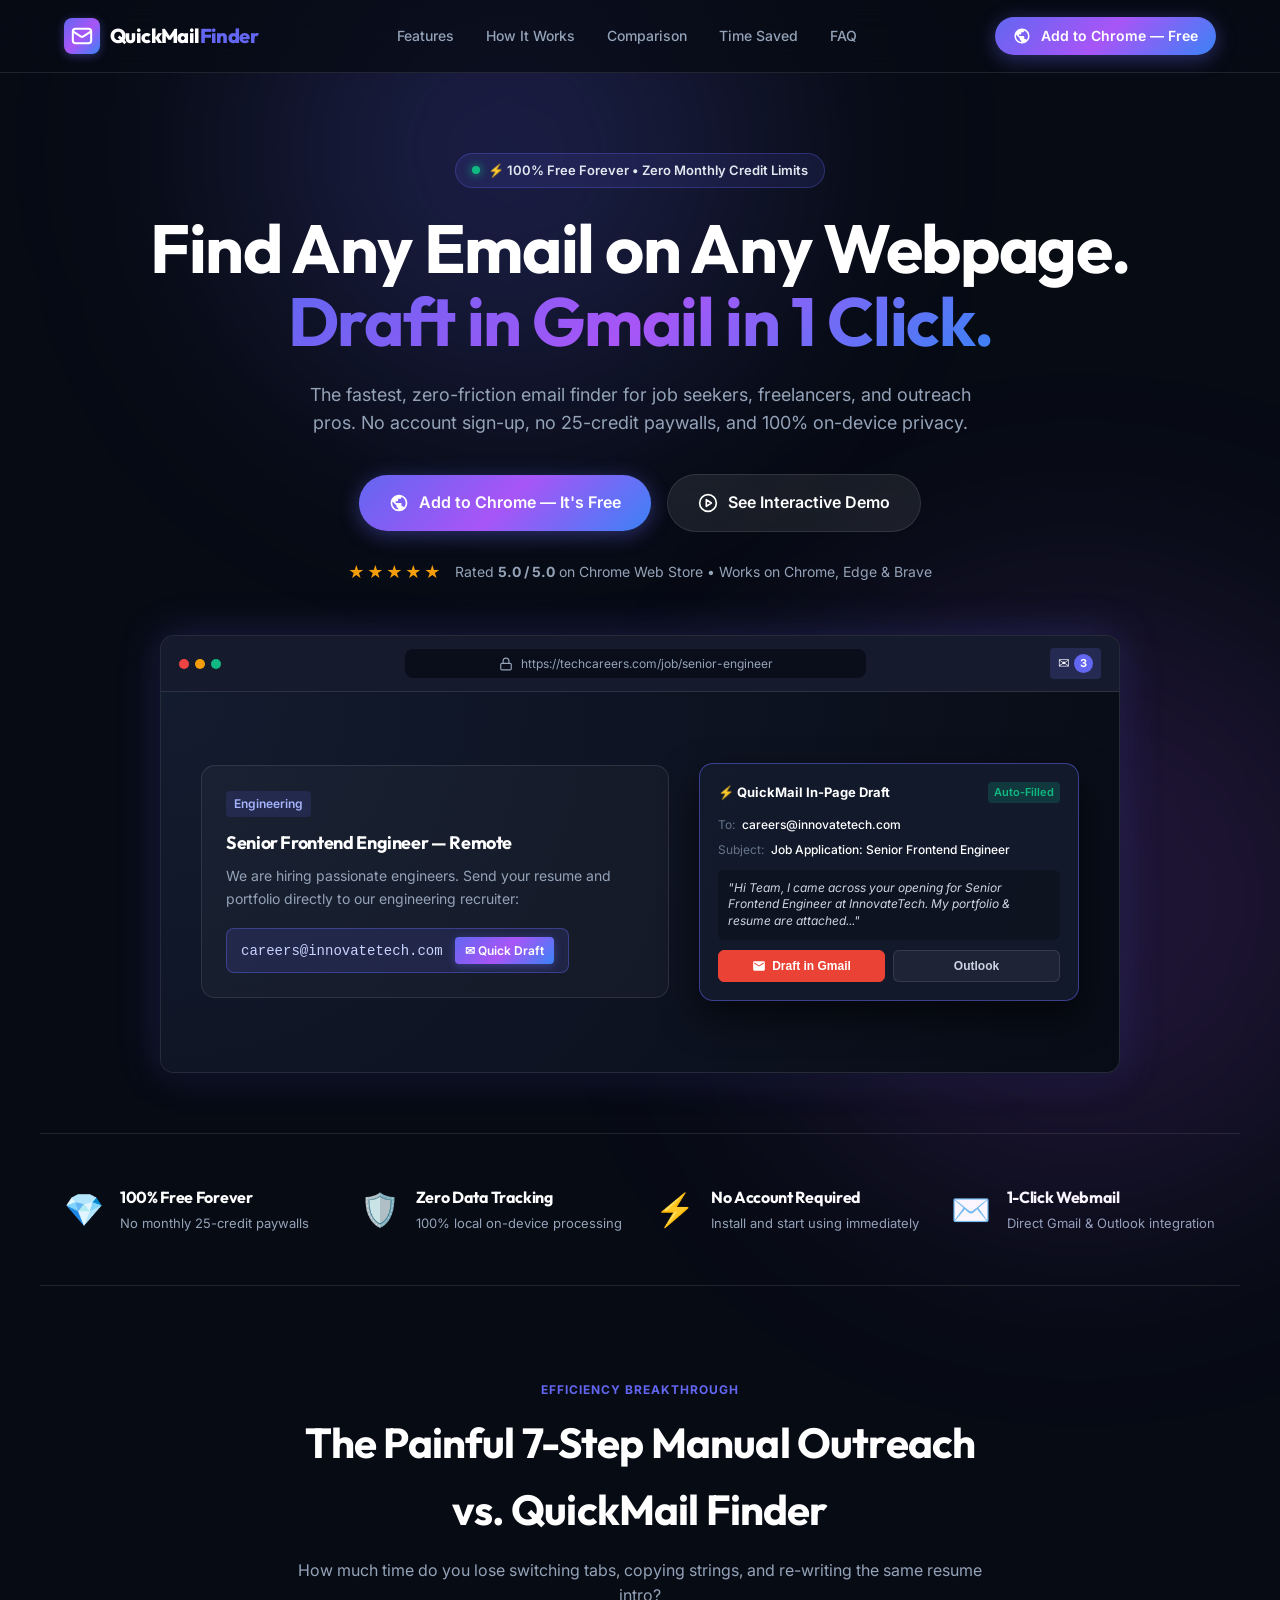
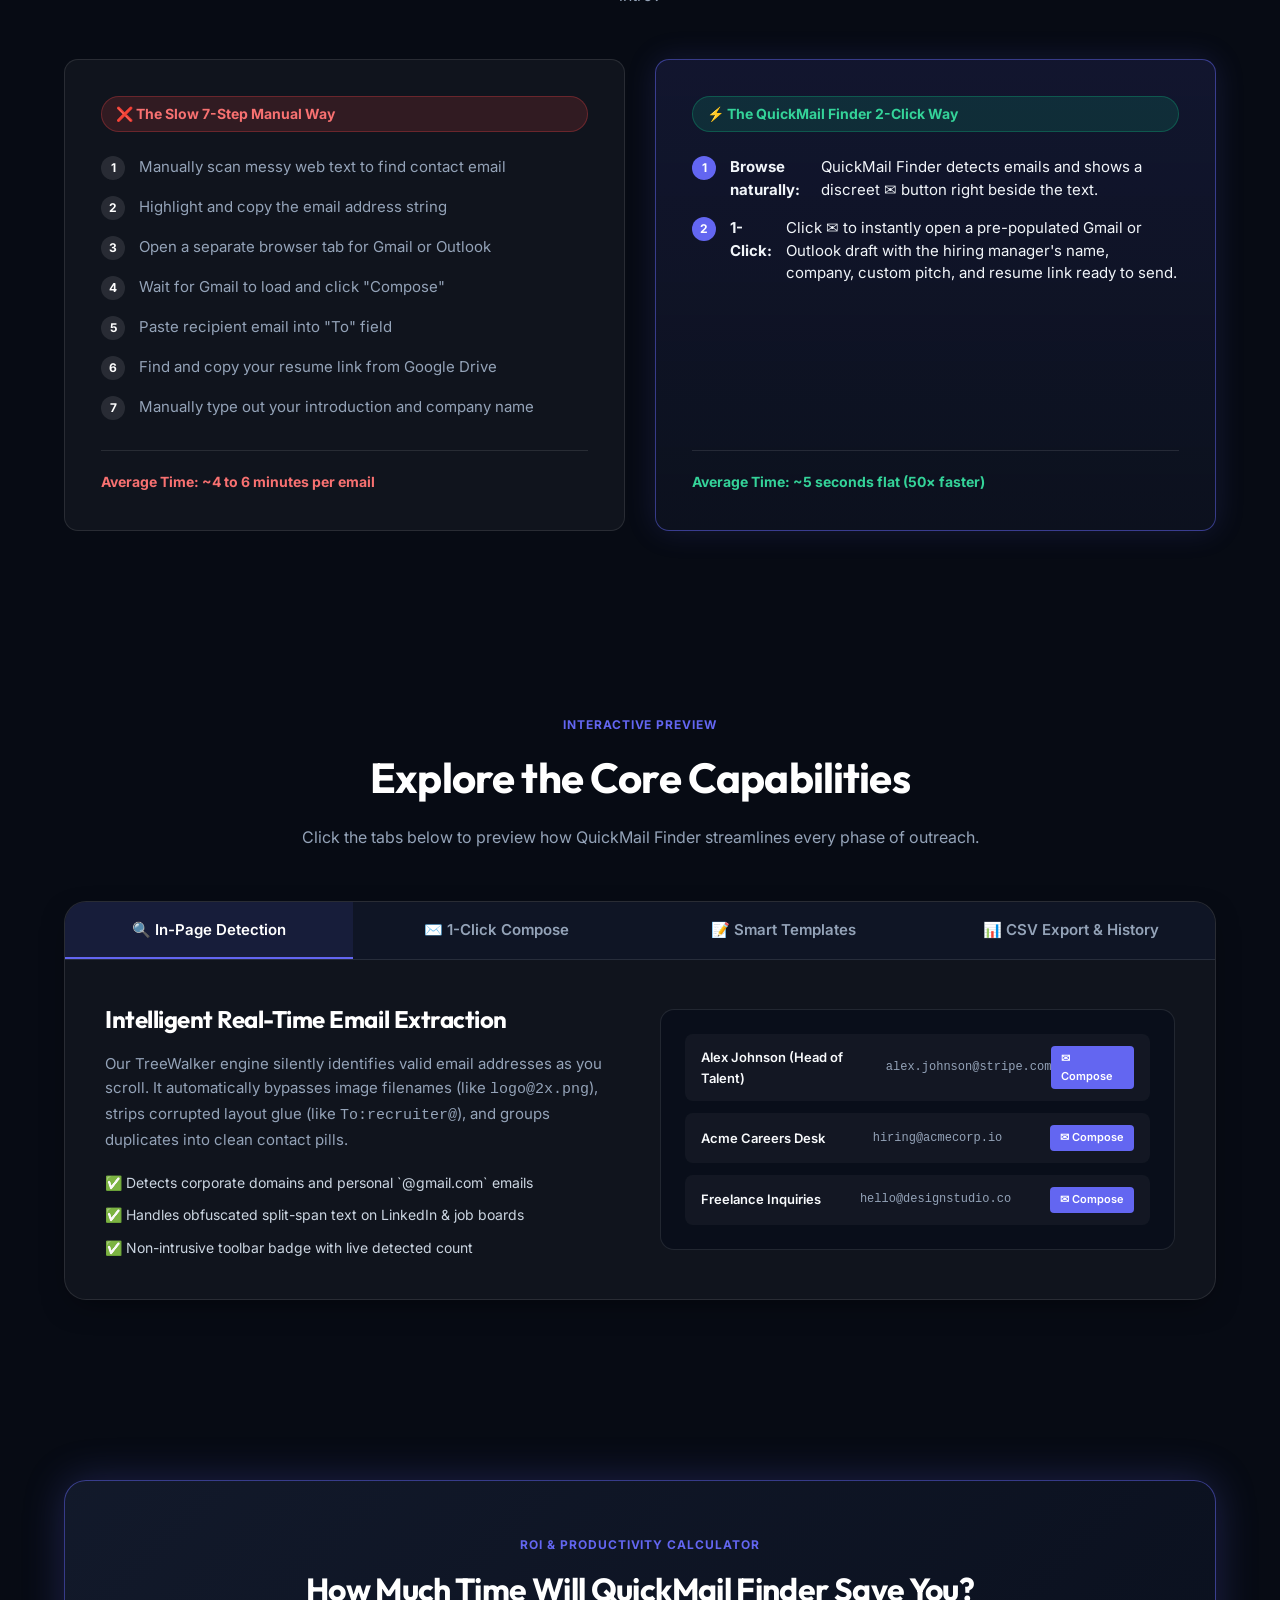
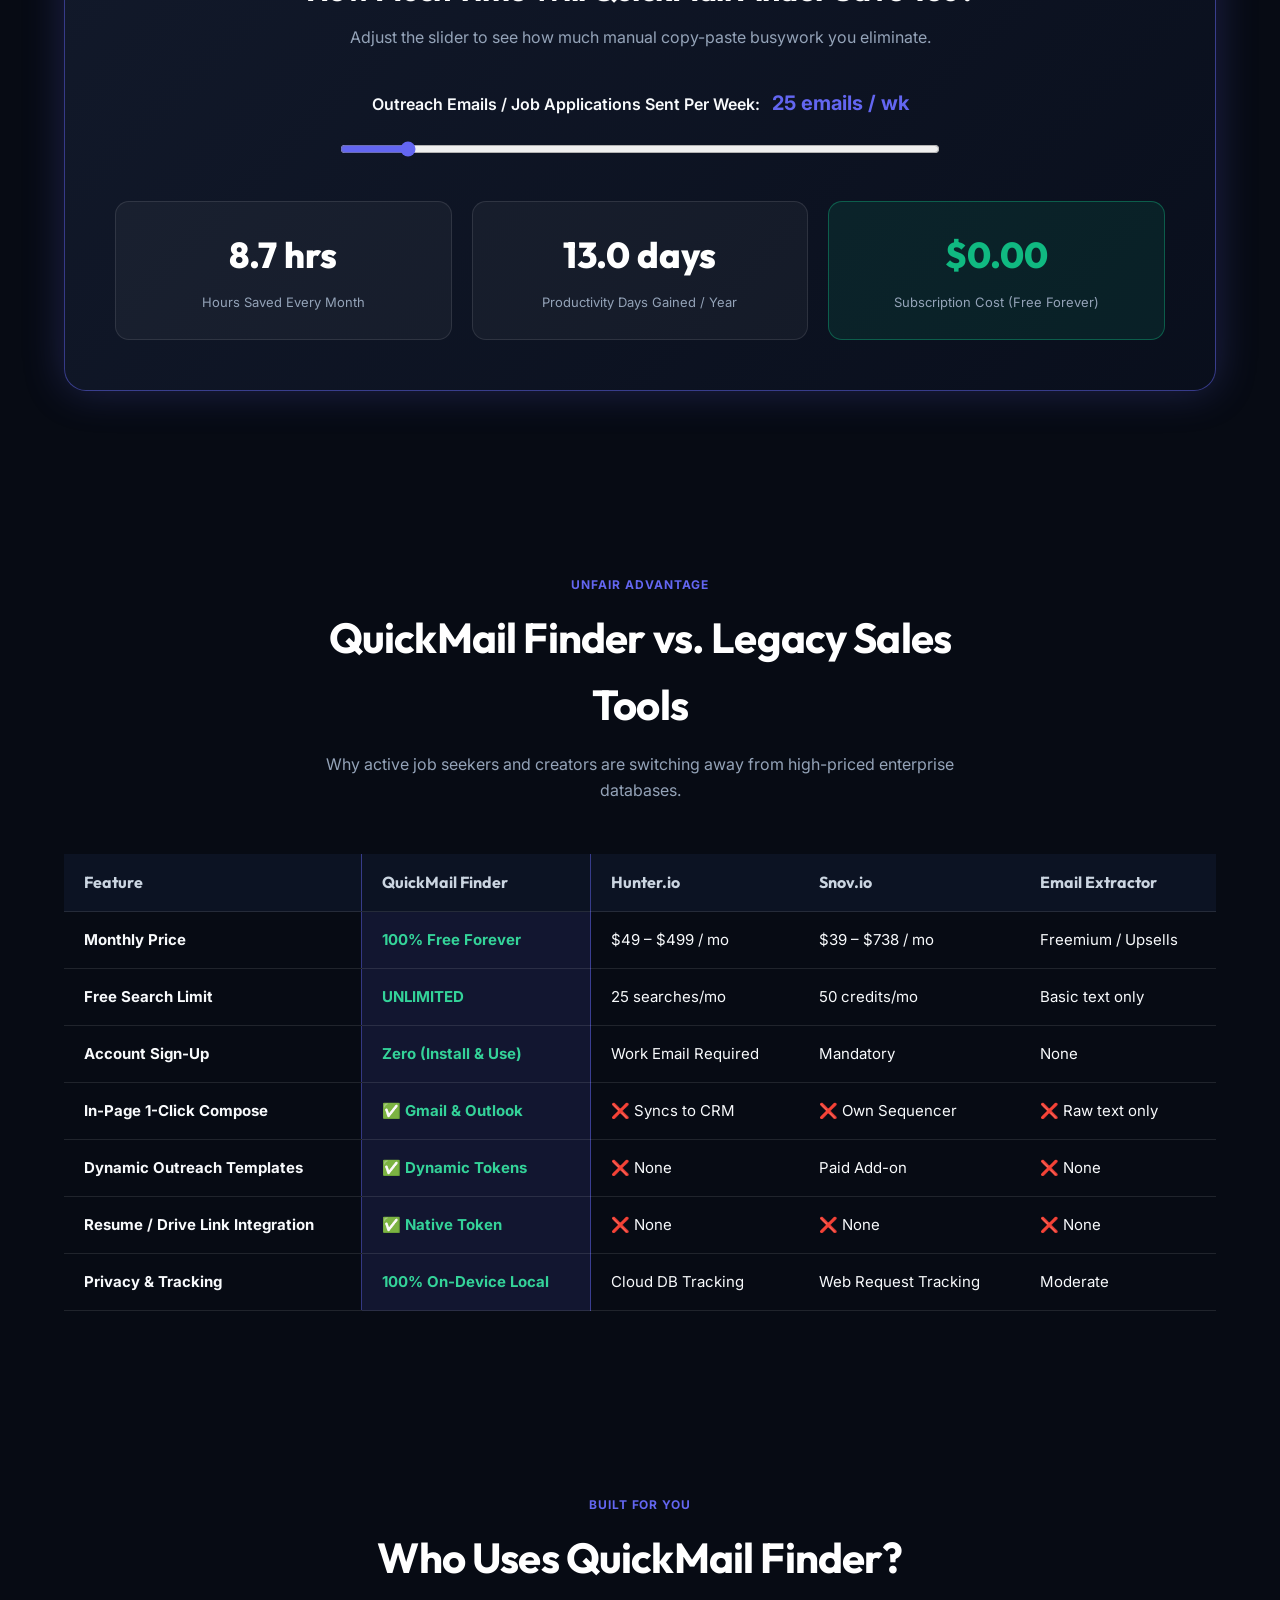
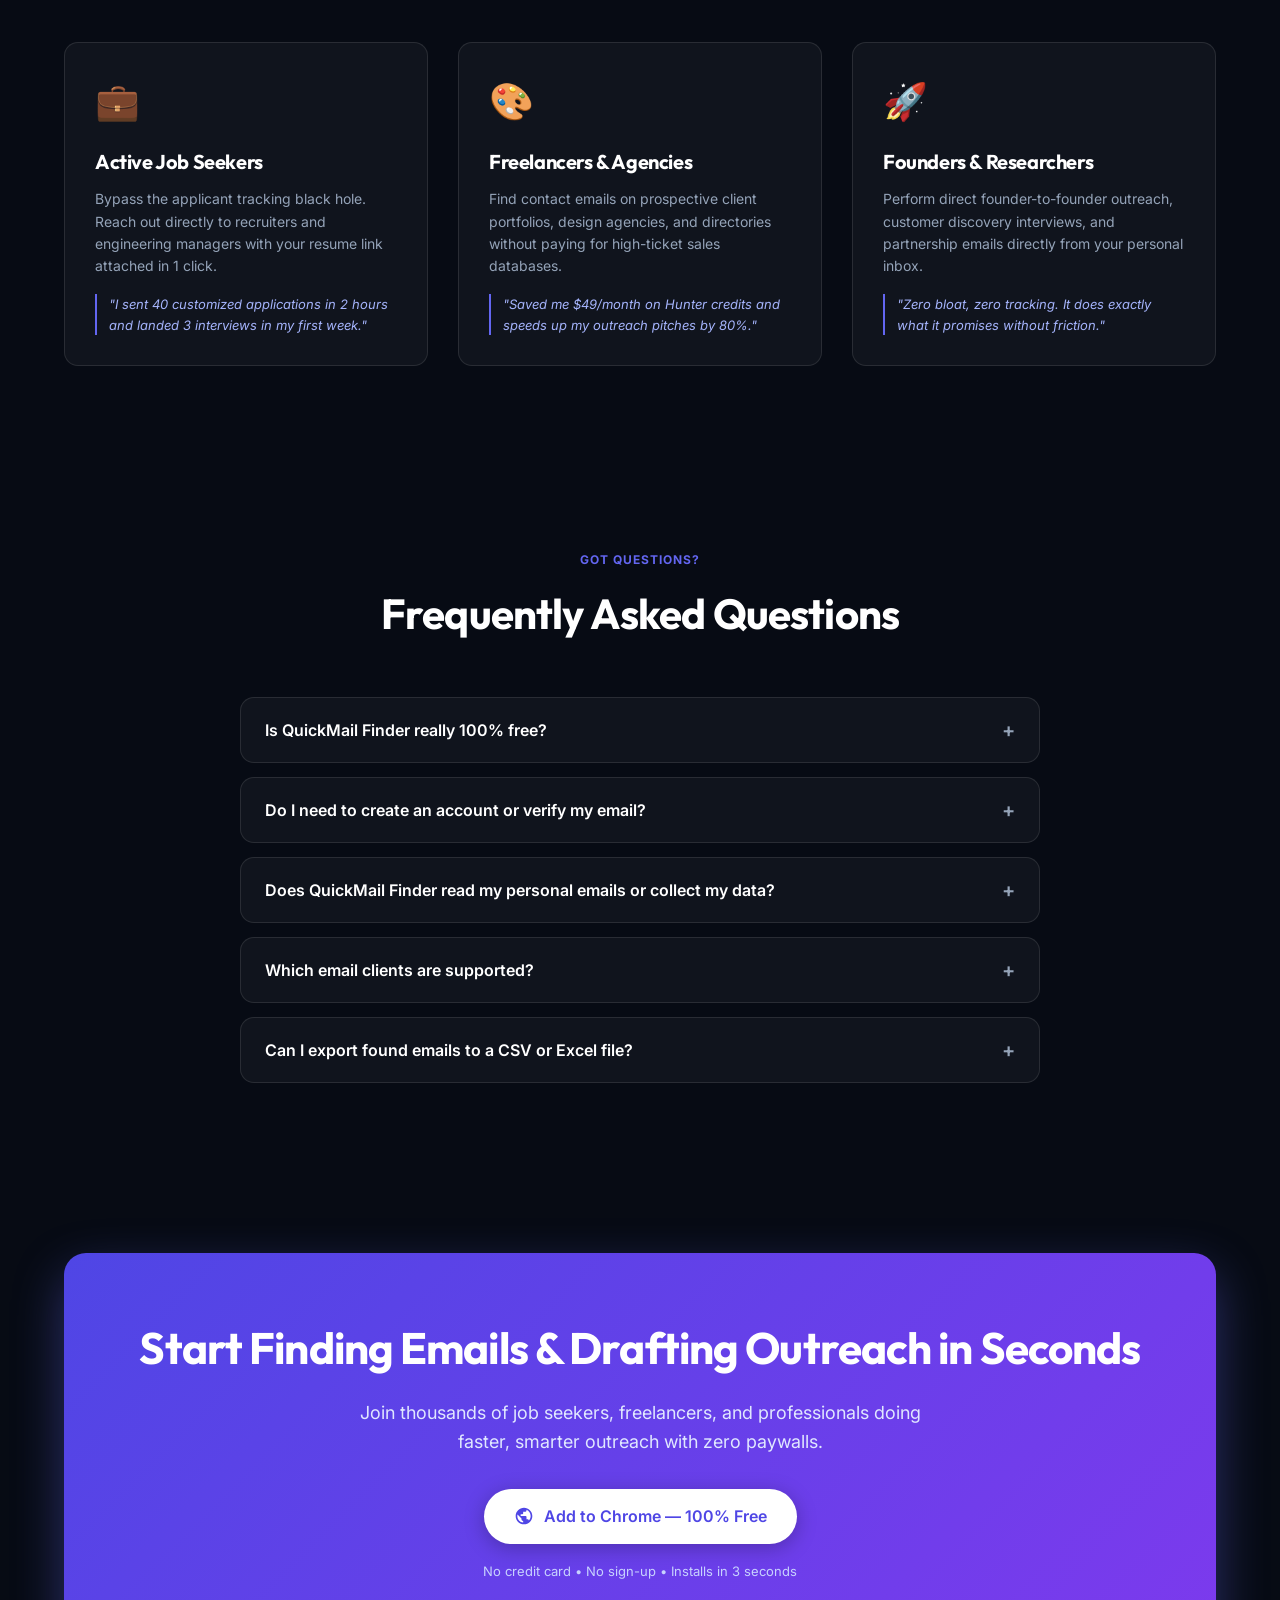
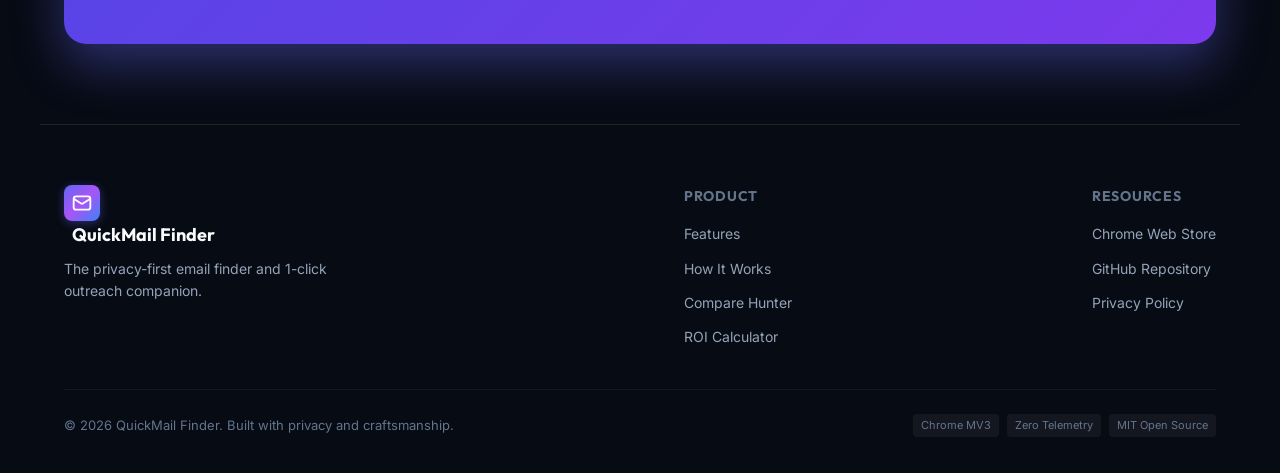
==== website/index.html @ 03f70a4f "feat: complete QMF-010 dedicated product website and high-converting landing architecture" ====
<!DOCTYPE html>
<html lang="en">
<head>
  <meta charset="UTF-8">
  <meta name="viewport" content="width=device-width, initial-scale=1.0">
  <title>QuickMail Finder — Free Email Finder & 1-Click Outreach Extension</title>
  <meta name="description" content="QuickMail Finder is the fastest, 100% free email finder and extractor Chrome extension. Detect emails on any webpage and launch pre-filled Gmail or Outlook drafts in 1 click with zero credit limits.">
  <meta name="keywords" content="email finder, free email finder, email extractor, find email address, gmail draft extension, job application email tool, recruiter email finder">
  
  <!-- Open Graph / Social Meta -->
  <meta property="og:type" content="website">
  <meta property="og:title" content="QuickMail Finder — Free Email Finder & 1-Click Outreach Extension">
  <meta property="og:description" content="Detect contact emails on any website and draft pre-filled Gmail or Outlook emails in 1 click. 100% free forever, zero sign-up required.">
  <meta property="og:url" content="https://ashishingle29.github.io/quickmail/">
  <meta name="twitter:card" content="summary_large_image">
  <meta name="twitter:title" content="QuickMail Finder — Free Email Finder">
  <meta name="twitter:description" content="Find recruiter and business emails instantly. No credit limits, no account required.">

  <!-- Favicon -->
  <link rel="icon" type="image/png" href="../icons/icon48.png">

  <!-- Google Fonts: Inter & Outfit -->
  <link rel="preconnect" href="https://fonts.googleapis.com">
  <link rel="preconnect" href="https://fonts.gstatic.com" crossorigin>
  <link href="https://fonts.googleapis.com/css2?family=Inter:wght@400;500;600;700&family=Outfit:wght@600;700;800&display=swap" rel="stylesheet">

  <link rel="stylesheet" href="styles.css">

  <!-- JSON-LD Structured Data for Google Rich Snippets -->
  <script type="application/ld+json">
  {
    "@context": "https://schema.org",
    "@type": "SoftwareApplication",
    "name": "QuickMail Finder",
    "operatingSystem": "Chrome, Brave, Edge, Opera",
    "applicationCategory": "BusinessApplication",
    "offers": {
      "@type": "Offer",
      "price": "0",
      "priceCurrency": "USD"
    },
    "aggregateRating": {
      "@type": "AggregateRating",
      "ratingValue": "5.0",
      "ratingCount": "12"
    },
    "description": "100% free Chrome extension to detect emails on visited webpages and launch 1-click personalized drafts in Gmail or Outlook."
  }
  </script>
</head>
<body>

  <!-- Background Glow FX -->
  <div class="ambient-glow glow-1"></div>
  <div class="ambient-glow glow-2"></div>

  <!-- STICKY NAVIGATION -->
  <header class="navbar-wrapper" id="mainHeader">
    <nav class="navbar container">
      <a href="#" class="nav-brand">
        <div class="brand-icon">
          <svg width="22" height="22" viewBox="0 0 24 24" fill="none" stroke="currentColor" stroke-width="2.2" stroke-linecap="round" stroke-linejoin="round"><path d="m22 7-8.97 5.7a1.94 1.94 0 0 1-2.06 0L2 7"/><rect width="20" height="16" x="2" y="4" rx="3"/></svg>
        </div>
        <span class="brand-name">QuickMail<span>Finder</span></span>
      </a>

      <div class="nav-links">
        <a href="#features" class="nav-link">Features</a>
        <a href="#workflow" class="nav-link">How It Works</a>
        <a href="#comparison" class="nav-link">Comparison</a>
        <a href="#calculator" class="nav-link">Time Saved</a>
        <a href="#faq" class="nav-link">FAQ</a>
      </div>

      <div class="nav-actions">
        <a href="https://chromewebstore.google.com/detail/quickmail-finder-%E2%80%94-detect/nmghnadnnkageenfiklgoghlelodmked" target="_blank" rel="noopener noreferrer" class="btn btn-primary btn-sm" id="navCtaButton">
          <svg width="18" height="18" viewBox="0 0 24 24" fill="currentColor"><path d="M12 2C6.48 2 2 6.48 2 12s4.48 10 10 10 10-4.48 10-10S17.52 2 12 2zm-1 17.93c-3.95-.49-7-3.85-7-7.93 0-.62.08-1.21.21-1.79L9 15v1c0 1.1.9 2 2 2v1.93zm6.9-2.54c-.26-.81-1-1.39-1.9-1.39h-1v-3c0-.55-.45-1-1-1H8v-2h2c.55 0 1-.45 1-1V7h2c1.1 0 2-.9 2-2v-.41c2.93 1.19 5 4.06 5 7.41 0 2.08-.8 3.97-2.1 5.39z"/></svg>
          Add to Chrome — Free
        </a>
      </div>
    </nav>
  </header>

  <!-- HERO SECTION -->
  <section class="hero-section container">
    <div class="hero-badge">
      <span class="badge-pulse"></span>
      <span class="badge-text">⚡ 100% Free Forever • Zero Monthly Credit Limits</span>
    </div>

    <h1 class="hero-title">
      Find Any Email on Any Webpage.<br>
      <span class="gradient-text">Draft in Gmail in 1 Click.</span>
    </h1>

    <p class="hero-subtitle">
      The fastest, zero-friction email finder for job seekers, freelancers, and outreach pros. No account sign-up, no 25-credit paywalls, and 100% on-device privacy.
    </p>

    <div class="hero-cta-group">
      <a href="https://chromewebstore.google.com/detail/quickmail-finder-%E2%80%94-detect/nmghnadnnkageenfiklgoghlelodmked" target="_blank" rel="noopener noreferrer" class="btn btn-primary btn-lg" id="heroInstallBtn">
        <svg width="20" height="20" viewBox="0 0 24 24" fill="currentColor"><path d="M12 2C6.48 2 2 6.48 2 12s4.48 10 10 10 10-4.48 10-10S17.52 2 12 2zm-1 17.93c-3.95-.49-7-3.85-7-7.93 0-.62.08-1.21.21-1.79L9 15v1c0 1.1.9 2 2 2v1.93zm6.9-2.54c-.26-.81-1-1.39-1.9-1.39h-1v-3c0-.55-.45-1-1-1H8v-2h2c.55 0 1-.45 1-1V7h2c1.1 0 2-.9 2-2v-.41c2.93 1.19 5 4.06 5 7.41 0 2.08-.8 3.97-2.1 5.39z"/></svg>
        <span>Add to Chrome — It's Free</span>
      </a>
      <a href="#demo" class="btn btn-secondary btn-lg" id="heroDemoBtn">
        <svg width="20" height="20" viewBox="0 0 24 24" fill="none" stroke="currentColor" stroke-width="2" stroke-linecap="round" stroke-linejoin="round"><circle cx="12" cy="12" r="10"/><polygon points="10 8 16 12 10 16 10 8"/></svg>
        <span>See Interactive Demo</span>
      </a>
    </div>

    <!-- Rating / Trust Proof -->
    <div class="hero-proof">
      <div class="stars-group">
        ★★★★★
      </div>
      <span class="proof-text">Rated <strong>5.0 / 5.0</strong> on Chrome Web Store • Works on Chrome, Edge & Brave</span>
    </div>

    <!-- HERO INTERACTIVE MOCKUP PREVIEW -->
    <div class="hero-mockup-wrapper">
      <div class="browser-frame">
        <div class="browser-header">
          <div class="browser-dots">
            <span class="dot dot-red"></span>
            <span class="dot dot-yellow"></span>
            <span class="dot dot-green"></span>
          </div>
          <div class="browser-url-bar">
            <svg width="14" height="14" viewBox="0 0 24 24" fill="none" stroke="currentColor" stroke-width="2"><rect width="18" height="11" x="3" y="11" rx="2" ry="2"/><path d="M7 11V7a5 5 0 0 1 10 0v4"/></svg>
            <span>https://techcareers.com/job/senior-engineer</span>
          </div>
          <div class="browser-extension-badge">
            <span class="qmf-ext-icon">✉</span>
            <span class="qmf-badge-count">3</span>
          </div>
        </div>

        <div class="browser-viewport">
          <!-- Page Content Simulation -->
          <div class="simulated-page">
            <div class="job-card">
              <span class="job-tag">Engineering</span>
              <h3>Senior Frontend Engineer — Remote</h3>
              <p class="job-desc">We are hiring passionate engineers. Send your resume and portfolio directly to our engineering recruiter:</p>
              
              <div class="email-highlight-box">
                <span class="email-target">careers@innovatetech.com</span>
                <span class="inpage-button-preview">✉ Quick Draft</span>
              </div>
            </div>

            <!-- Floating In-Page Compose Card Simulation -->
            <div class="floating-draft-card">
              <div class="draft-card-header">
                <div class="draft-title">
                  <span class="bolt">⚡</span> QuickMail In-Page Draft
                </div>
                <span class="draft-badge">Auto-Filled</span>
              </div>
              <div class="draft-card-body">
                <div class="draft-field">
                  <label>To:</label>
                  <span>careers@innovatetech.com</span>
                </div>
                <div class="draft-field">
                  <label>Subject:</label>
                  <span>Job Application: Senior Frontend Engineer</span>
                </div>
                <div class="draft-field-body">
                  "Hi Team, I came across your opening for Senior Frontend Engineer at InnovateTech. My portfolio & resume are attached..."
                </div>
              </div>
              <div class="draft-card-footer">
                <button class="btn-demo-action active">
                  <svg width="14" height="14" viewBox="0 0 24 24" fill="currentColor"><path d="M20 4H4c-1.1 0-1.99.9-1.99 2L2 18c0 1.1.9 2 2 2h16c1.1 0 2-.9 2-2V6c0-1.1-.9-2-2-2zm0 4-8 5-8-5V6l8 5 8-5v2z"/></svg>
                  Draft in Gmail
                </button>
                <button class="btn-demo-action">Outlook</button>
              </div>
            </div>
          </div>
        </div>
      </div>
    </div>
  </section>

  <!-- TRUST BAR -->
  <section class="trust-bar container">
    <div class="trust-items">
      <div class="trust-item">
        <div class="trust-icon">💎</div>
        <div>
          <h4>100% Free Forever</h4>
          <p>No monthly 25-credit paywalls</p>
        </div>
      </div>
      <div class="trust-item">
        <div class="trust-icon">🛡️</div>
        <div>
          <h4>Zero Data Tracking</h4>
          <p>100% local on-device processing</p>
        </div>
      </div>
      <div class="trust-item">
        <div class="trust-icon">⚡</div>
        <div>
          <h4>No Account Required</h4>
          <p>Install and start using immediately</p>
        </div>
      </div>
      <div class="trust-item">
        <div class="trust-icon">✉️</div>
        <div>
          <h4>1-Click Webmail</h4>
          <p>Direct Gmail & Outlook integration</p>
        </div>
      </div>
    </div>
  </section>

  <!-- BEFORE VS AFTER COMPARISON -->
  <section class="section container" id="workflow">
    <div class="section-header">
      <span class="section-tag">Efficiency Breakthrough</span>
      <h2 class="section-title">The Painful 7-Step Manual Outreach vs. QuickMail Finder</h2>
      <p class="section-subtitle">How much time do you lose switching tabs, copying strings, and re-writing the same resume intro?</p>
    </div>

    <div class="workflow-comparison-grid">
      <!-- The Old Way -->
      <div class="workflow-card old-way">
        <div class="card-status-badge old">❌ The Slow 7-Step Manual Way</div>
        <ul class="workflow-steps">
          <li><span>1</span> Manually scan messy web text to find contact email</li>
          <li><span>2</span> Highlight and copy the email address string</li>
          <li><span>3</span> Open a separate browser tab for Gmail or Outlook</li>
          <li><span>4</span> Wait for Gmail to load and click "Compose"</li>
          <li><span>5</span> Paste recipient email into "To" field</li>
          <li><span>6</span> Find and copy your resume link from Google Drive</li>
          <li><span>7</span> Manually type out your introduction and company name</li>
        </ul>
        <div class="workflow-footer old">
          <strong>Average Time: ~4 to 6 minutes per email</strong>
        </div>
      </div>

      <!-- The QuickMail Finder Way -->
      <div class="workflow-card new-way">
        <div class="card-status-badge new">⚡ The QuickMail Finder 2-Click Way</div>
        <ul class="workflow-steps">
          <li><span>1</span> <strong>Browse naturally:</strong> QuickMail Finder detects emails and shows a discreet ✉ button right beside the text.</li>
          <li><span>2</span> <strong>1-Click:</strong> Click ✉ to instantly open a pre-populated Gmail or Outlook draft with the hiring manager's name, company, custom pitch, and resume link ready to send.</li>
        </ul>
        <div class="workflow-footer new">
          <strong>Average Time: ~5 seconds flat (50× faster)</strong>
        </div>
      </div>
    </div>
  </section>

  <!-- INTERACTIVE DEMO / FEATURE SHOWCASE -->
  <section class="section container" id="demo">
    <div class="section-header">
      <span class="section-tag">Interactive Preview</span>
      <h2 class="section-title">Explore the Core Capabilities</h2>
      <p class="section-subtitle">Click the tabs below to preview how QuickMail Finder streamlines every phase of outreach.</p>
    </div>

    <div class="demo-container">
      <div class="demo-tabs">
        <button class="demo-tab active" data-tab="detect" id="tabDetect">
          <span>🔍 In-Page Detection</span>
        </button>
        <button class="demo-tab" data-tab="compose" id="tabCompose">
          <span>✉️ 1-Click Compose</span>
        </button>
        <button class="demo-tab" data-tab="templates" id="tabTemplates">
          <span>📝 Smart Templates</span>
        </button>
        <button class="demo-tab" data-tab="export" id="tabExport">
          <span>📊 CSV Export & History</span>
        </button>
      </div>

      <div class="demo-display">
        <!-- Detect Tab Content -->
        <div class="demo-content-panel active" id="panel-detect">
          <div class="demo-text">
            <h3>Intelligent Real-Time Email Extraction</h3>
            <p>Our TreeWalker engine silently identifies valid email addresses as you scroll. It automatically bypasses image filenames (like <code>logo@2x.png</code>), strips corrupted layout glue (like <code>To:recruiter@</code>), and groups duplicates into clean contact pills.</p>
            <ul class="feature-checklist">
              <li>✅ Detects corporate domains and personal `@gmail.com` emails</li>
              <li>✅ Handles obfuscated split-span text on LinkedIn & job boards</li>
              <li>✅ Non-intrusive toolbar badge with live detected count</li>
            </ul>
          </div>
          <div class="demo-visual">
            <div class="preview-box">
              <div class="preview-item">
                <span class="p-name">Alex Johnson (Head of Talent)</span>
                <span class="p-email">alex.johnson@stripe.com</span>
                <span class="p-btn">✉ Compose</span>
              </div>
              <div class="preview-item">
                <span class="p-name">Acme Careers Desk</span>
                <span class="p-email">hiring@acmecorp.io</span>
                <span class="p-btn">✉ Compose</span>
              </div>
              <div class="preview-item">
                <span class="p-name">Freelance Inquiries</span>
                <span class="p-email">hello@designstudio.co</span>
                <span class="p-btn">✉ Compose</span>
              </div>
            </div>
          </div>
        </div>

        <!-- Compose Tab Content -->
        <div class="demo-content-panel" id="panel-compose">
          <div class="demo-text">
            <h3>Instant 1-Click Compose into Gmail & Outlook</h3>
            <p>Skip the copy-paste dance. Click any detected email to launch an isolated compose window in Gmail or Outlook with recipient, subject line, custom pitch, and resume links already filled.</p>
            <ul class="feature-checklist">
              <li>✅ Direct `/u/0/` and `/u/1/` multi-account routing for Google Workspace</li>
              <li>✅ Outlook Web and native desktop Mailto support</li>
              <li>✅ Zero tab switching with in-page floating draft cards</li>
            </ul>
          </div>
          <div class="demo-visual">
            <div class="preview-box compose-preview">
              <div class="compose-bar">New Message — Gmail</div>
              <div class="compose-row"><strong>To:</strong> priya.sharma@techfirm.com</div>
              <div class="compose-row"><strong>Subject:</strong> Senior Product Designer Application (TechFirm)</div>
              <div class="compose-textarea">
                Hi Priya,<br><br>
                I noticed TechFirm is expanding its product design team. My resume and case studies are linked below for your review:<br>
                🔗 <u>drive.google.com/file/d/my-portfolio</u>
              </div>
            </div>
          </div>
        </div>

        <!-- Templates Tab Content -->
        <div class="demo-content-panel" id="panel-templates">
          <div class="demo-text">
            <h3>Dynamic Personalized Templates</h3>
            <p>Write reusable templates once. QuickMail Finder automatically replaces dynamic tokens with real contextual data so your emails feel uniquely crafted.</p>
            <div class="token-chips">
              <span class="chip">{name}</span>
              <span class="chip">{company}</span>
              <span class="chip">{email}</span>
              <span class="chip">{yourName}</span>
              <span class="chip">{driveLink}</span>
            </div>
            <p class="token-tip">💡 Store your Google Drive resume link once in settings; it automatically injects into your job outreach pitches.</p>
          </div>
          <div class="demo-visual">
            <div class="preview-box template-preview">
              <div class="template-card">
                <h4>Job Application Pitch (Default)</h4>
                <p>"Hi <strong>{name}</strong>, I'm reaching out regarding open engineering roles at <strong>{company}</strong>. My resume is available at <strong>{driveLink}</strong>..."</p>
              </div>
              <div class="template-card secondary">
                <h4>Freelance Client Inquiry</h4>
                <p>"Hi <strong>{name}</strong>, I saw the recent work by <strong>{company}</strong> and wanted to check if you have freelance capacity..."</p>
              </div>
            </div>
          </div>
        </div>

        <!-- Export Tab Content -->
        <div class="demo-content-panel" id="panel-export">
          <div class="demo-text">
            <h3>Application Tracking & Clean CSV Export</h3>
            <p>Never lose track of where you've reached out. QuickMail Finder logs your outreach activity locally so you can review who was contacted and when.</p>
            <ul class="feature-checklist">
              <li>✅ 1-Click clean CSV download for Excel & Google Sheets</li>
              <li>✅ Status logging: "Submitted" vs "Drafted"</li>
              <li>✅ 100% on-device local storage with zero cloud leaks</li>
            </ul>
          </div>
          <div class="demo-visual">
            <div class="preview-box export-preview">
              <div class="table-preview-header">
                <span>Email</span>
                <span>Status</span>
                <span>Date</span>
              </div>
              <div class="table-preview-row">
                <span>recruitment@meta.com</span>
                <span class="badge-submitted">Submitted</span>
                <span>Today</span>
              </div>
              <div class="table-preview-row">
                <span>sarah@fintechgrowth.io</span>
                <span class="badge-drafted">Drafted</span>
                <span>Yesterday</span>
              </div>
              <button class="btn-csv-download">📥 Download All (CSV)</button>
            </div>
          </div>
        </div>
      </div>
    </div>
  </section>

  <!-- INTERACTIVE TIME SAVED CALCULATOR -->
  <section class="section container" id="calculator">
    <div class="calculator-card">
      <div class="calc-header">
        <span class="section-tag">ROI & Productivity Calculator</span>
        <h2>How Much Time Will QuickMail Finder Save You?</h2>
        <p>Adjust the slider to see how much manual copy-paste busywork you eliminate.</p>
      </div>

      <div class="calc-slider-wrapper">
        <label for="emailsSlider" class="slider-label">
          Outreach Emails / Job Applications Sent Per Week:
          <span id="sliderValueDisplay" class="slider-val">25 emails</span>
        </label>
        <input type="range" id="emailsSlider" min="5" max="200" step="5" value="25" class="calc-slider">
      </div>

      <div class="calc-results-grid">
        <div class="calc-result-box">
          <span class="result-number" id="hoursSavedMonthly">8.3 hrs</span>
          <span class="result-desc">Hours Saved Every Month</span>
        </div>
        <div class="calc-result-box">
          <span class="result-number" id="daysSavedYearly">12.5 days</span>
          <span class="result-desc">Productivity Days Gained / Year</span>
        </div>
        <div class="calc-result-box highlight">
          <span class="result-number">$0.00</span>
          <span class="result-desc">Subscription Cost (Free Forever)</span>
        </div>
      </div>
    </div>
  </section>

  <!-- COMPETITOR COMPARISON TABLE -->
  <section class="section container" id="comparison">
    <div class="section-header">
      <span class="section-tag">Unfair Advantage</span>
      <h2 class="section-title">QuickMail Finder vs. Legacy Sales Tools</h2>
      <p class="section-subtitle">Why active job seekers and creators are switching away from high-priced enterprise databases.</p>
    </div>

    <div class="table-responsive">
      <table class="comparison-table">
        <thead>
          <tr>
            <th>Feature</th>
            <th class="col-highlight">QuickMail Finder</th>
            <th>Hunter.io</th>
            <th>Snov.io</th>
            <th>Email Extractor</th>
          </tr>
        </thead>
        <tbody>
          <tr>
            <td><strong>Monthly Price</strong></td>
            <td class="col-highlight text-green"><strong>100% Free Forever</strong></td>
            <td>$49 – $499 / mo</td>
            <td>$39 – $738 / mo</td>
            <td>Freemium / Upsells</td>
          </tr>
          <tr>
            <td><strong>Free Search Limit</strong></td>
            <td class="col-highlight text-green"><strong>UNLIMITED</strong></td>
            <td>25 searches/mo</td>
            <td>50 credits/mo</td>
            <td>Basic text only</td>
          </tr>
          <tr>
            <td><strong>Account Sign-Up</strong></td>
            <td class="col-highlight text-green"><strong>Zero (Install & Use)</strong></td>
            <td>Work Email Required</td>
            <td>Mandatory</td>
            <td>None</td>
          </tr>
          <tr>
            <td><strong>In-Page 1-Click Compose</strong></td>
            <td class="col-highlight text-green"><strong>✅ Gmail & Outlook</strong></td>
            <td>❌ Syncs to CRM</td>
            <td>❌ Own Sequencer</td>
            <td>❌ Raw text only</td>
          </tr>
          <tr>
            <td><strong>Dynamic Outreach Templates</strong></td>
            <td class="col-highlight text-green"><strong>✅ Dynamic Tokens</strong></td>
            <td>❌ None</td>
            <td>Paid Add-on</td>
            <td>❌ None</td>
          </tr>
          <tr>
            <td><strong>Resume / Drive Link Integration</strong></td>
            <td class="col-highlight text-green"><strong>✅ Native Token</strong></td>
            <td>❌ None</td>
            <td>❌ None</td>
            <td>❌ None</td>
          </tr>
          <tr>
            <td><strong>Privacy & Tracking</strong></td>
            <td class="col-highlight text-green"><strong>100% On-Device Local</strong></td>
            <td>Cloud DB Tracking</td>
            <td>Web Request Tracking</td>
            <td>Moderate</td>
          </tr>
        </tbody>
      </table>
    </div>
  </section>

  <!-- TARGET AUDIENCE CALLOUTS -->
  <section class="section container" id="personas">
    <div class="section-header">
      <span class="section-tag">Built For You</span>
      <h2 class="section-title">Who Uses QuickMail Finder?</h2>
    </div>

    <div class="persona-grid">
      <div class="persona-card">
        <div class="persona-icon">💼</div>
        <h3>Active Job Seekers</h3>
        <p>Bypass the applicant tracking black hole. Reach out directly to recruiters and engineering managers with your resume link attached in 1 click.</p>
        <div class="persona-quote">"I sent 40 customized applications in 2 hours and landed 3 interviews in my first week."</div>
      </div>

      <div class="persona-card">
        <div class="persona-icon">🎨</div>
        <h3>Freelancers & Agencies</h3>
        <p>Find contact emails on prospective client portfolios, design agencies, and directories without paying for high-ticket sales databases.</p>
        <div class="persona-quote">"Saved me $49/month on Hunter credits and speeds up my outreach pitches by 80%."</div>
      </div>

      <div class="persona-card">
        <div class="persona-icon">🚀</div>
        <h3>Founders & Researchers</h3>
        <p>Perform direct founder-to-founder outreach, customer discovery interviews, and partnership emails directly from your personal inbox.</p>
        <div class="persona-quote">"Zero bloat, zero tracking. It does exactly what it promises without friction."</div>
      </div>
    </div>
  </section>

  <!-- FAQ SECTION (ACCORDION WITH SCHEMA) -->
  <section class="section container" id="faq">
    <div class="section-header">
      <span class="section-tag">Got Questions?</span>
      <h2 class="section-title">Frequently Asked Questions</h2>
    </div>

    <div class="faq-accordion">
      <div class="faq-item">
        <button class="faq-question" aria-expanded="false" id="faq1">
          <span>Is QuickMail Finder really 100% free?</span>
          <span class="faq-icon">+</span>
        </button>
        <div class="faq-answer">
          <p>Yes, absolutely. QuickMail Finder has no monthly credit limits, no subscription paywalls, and never asks for a credit card. It runs client-side inside your browser, making it completely free and unlimited for all users.</p>
        </div>
      </div>

      <div class="faq-item">
        <button class="faq-question" aria-expanded="false" id="faq2">
          <span>Do I need to create an account or verify my email?</span>
          <span class="faq-icon">+</span>
        </button>
        <div class="faq-answer">
          <p>No. QuickMail Finder requires zero sign-up or registration. Simply install the extension from the Chrome Web Store and it works immediately on whatever website you visit.</p>
        </div>
      </div>

      <div class="faq-item">
        <button class="faq-question" aria-expanded="false" id="faq3">
          <span>Does QuickMail Finder read my personal emails or collect my data?</span>
          <span class="faq-icon">+</span>
        </button>
        <div class="faq-answer">
          <p>Never. QuickMail Finder has zero external servers, zero telemetry, and zero tracking scripts. It does not have access to your inbox or email history. All parsing, dynamic template substitution, and history logs live exclusively in your local browser storage.</p>
        </div>
      </div>

      <div class="faq-item">
        <button class="faq-question" aria-expanded="false" id="faq4">
          <span>Which email clients are supported?</span>
          <span class="faq-icon">+</span>
        </button>
        <div class="faq-answer">
          <p>QuickMail Finder natively integrates with Gmail (including multi-account selection like /u/0/ and /u/1/) and Outlook Web. It also supports universal Mailto links for desktop clients such as Apple Mail and Thunderbird.</p>
        </div>
      </div>

      <div class="faq-item">
        <button class="faq-question" aria-expanded="false" id="faq5">
          <span>Can I export found emails to a CSV or Excel file?</span>
          <span class="faq-icon">+</span>
        </button>
        <div class="faq-answer">
          <p>Yes! Simply click the "Export to CSV" button inside the extension popup to instantly download a clean, formatted CSV file containing all detected emails from the active page.</p>
        </div>
      </div>
    </div>
  </section>

  <!-- FINAL CTA BANNER -->
  <section class="final-cta-section container">
    <div class="final-cta-card">
      <h2>Start Finding Emails & Drafting Outreach in Seconds</h2>
      <p>Join thousands of job seekers, freelancers, and professionals doing faster, smarter outreach with zero paywalls.</p>
      <div class="final-cta-actions">
        <a href="https://chromewebstore.google.com/detail/quickmail-finder-%E2%80%94-detect/nmghnadnnkageenfiklgoghlelodmked" target="_blank" rel="noopener noreferrer" class="btn btn-primary btn-lg" id="footerInstallBtn">
          <svg width="20" height="20" viewBox="0 0 24 24" fill="currentColor"><path d="M12 2C6.48 2 2 6.48 2 12s4.48 10 10 10 10-4.48 10-10S17.52 2 12 2zm-1 17.93c-3.95-.49-7-3.85-7-7.93 0-.62.08-1.21.21-1.79L9 15v1c0 1.1.9 2 2 2v1.93zm6.9-2.54c-.26-.81-1-1.39-1.9-1.39h-1v-3c0-.55-.45-1-1-1H8v-2h2c.55 0 1-.45 1-1V7h2c1.1 0 2-.9 2-2v-.41c2.93 1.19 5 4.06 5 7.41 0 2.08-.8 3.97-2.1 5.39z"/></svg>
          Add to Chrome — 100% Free
        </a>
      </div>
      <span class="final-cta-subtext">No credit card • No sign-up • Installs in 3 seconds</span>
    </div>
  </section>

  <!-- FOOTER -->
  <footer class="footer container">
    <div class="footer-top">
      <div class="footer-brand">
        <div class="brand-icon">
          <svg width="20" height="20" viewBox="0 0 24 24" fill="none" stroke="currentColor" stroke-width="2.2"><path d="m22 7-8.97 5.7a1.94 1.94 0 0 1-2.06 0L2 7"/><rect width="20" height="16" x="2" y="4" rx="3"/></svg>
        </div>
        <span>QuickMail Finder</span>
        <p>The privacy-first email finder and 1-click outreach companion.</p>
      </div>

      <div class="footer-links-col">
        <h5>Product</h5>
        <a href="#features">Features</a>
        <a href="#workflow">How It Works</a>
        <a href="#comparison">Compare Hunter</a>
        <a href="#calculator">ROI Calculator</a>
      </div>

      <div class="footer-links-col">
        <h5>Resources</h5>
        <a href="https://chromewebstore.google.com/detail/quickmail-finder-%E2%80%94-detect/nmghnadnnkageenfiklgoghlelodmked" target="_blank" rel="noopener noreferrer">Chrome Web Store</a>
        <a href="https://github.com/ashishingle29/quickmail" target="_blank" rel="noopener noreferrer">GitHub Repository</a>
        <a href="https://gist.github.com/ashishingle29/a921c30d9f22dff23c96361f758b11ee" target="_blank" rel="noopener noreferrer">Privacy Policy</a>
      </div>
    </div>

    <div class="footer-bottom">
      <p>© 2026 QuickMail Finder. Built with privacy and craftsmanship.</p>
      <div class="footer-pills">
        <span class="pill">Chrome MV3</span>
        <span class="pill">Zero Telemetry</span>
        <span class="pill">MIT Open Source</span>
      </div>
    </div>
  </footer>

  <script src="app.js"></script>
</body>
</html>
---- website/styles.css ----
/* QuickMail Finder — Premium Website Design System */

:root {
  --bg-dark: #070b14;
  --bg-card: rgba(255, 255, 255, 0.04);
  --bg-card-hover: rgba(255, 255, 255, 0.08);
  --border-subtle: rgba(255, 255, 255, 0.1);
  --border-active: rgba(99, 102, 241, 0.5);
  
  --primary: #6366f1;
  --primary-hover: #4f46e5;
  --accent-purple: #8b5cf6;
  --accent-cyan: #06b6d4;
  --accent-emerald: #10b981;
  --accent-amber: #f59e0b;

  --text-primary: #f8fafc;
  --text-secondary: #94a3b8;
  --text-muted: #64748b;

  --gradient-primary: linear-gradient(135deg, #6366f1 0%, #a855f7 50%, #3b82f6 100%);
  --gradient-card: linear-gradient(180deg, rgba(255, 255, 255, 0.06) 0%, rgba(255, 255, 255, 0.02) 100%);
  --gradient-glow: radial-gradient(circle, rgba(99, 102, 241, 0.15) 0%, rgba(0, 0, 0, 0) 70%);

  --font-sans: 'Inter', -apple-system, BlinkMacSystemFont, sans-serif;
  --font-display: 'Outfit', sans-serif;

  --radius-sm: 8px;
  --radius-md: 14px;
  --radius-lg: 22px;
  --radius-full: 9999px;
  
  --shadow-card: 0 10px 30px -10px rgba(0, 0, 0, 0.5);
  --shadow-glow: 0 0 40px rgba(99, 102, 241, 0.25);
}

*, *::before, *::after {
  box-sizing: border-box;
  margin: 0;
  padding: 0;
}

html {
  scroll-behavior: smooth;
  font-family: var(--font-sans);
  background-color: var(--bg-dark);
  color: var(--text-primary);
  line-height: 1.6;
  -webkit-font-smoothing: antialiased;
}

body {
  position: relative;
  overflow-x: hidden;
}

.container {
  max-width: 1200px;
  margin: 0 auto;
  padding: 0 24px;
}

/* AMBIENT BACKGROUND GLOWS */
.ambient-glow {
  position: absolute;
  border-radius: 50%;
  pointer-events: none;
  filter: blur(120px);
  z-index: 0;
}

.glow-1 {
  width: 500px;
  height: 500px;
  top: -100px;
  left: 20%;
  background: rgba(99, 102, 241, 0.22);
}

.glow-2 {
  width: 600px;
  height: 600px;
  top: 600px;
  right: -100px;
  background: rgba(168, 85, 247, 0.15);
}

/* TYPOGRAPHY HELPERS */
h1, h2, h3, h4, h5 {
  font-family: var(--font-display);
  font-weight: 700;
  letter-spacing: -0.02em;
  color: #ffffff;
}

.gradient-text {
  background: var(--gradient-primary);
  -webkit-background-clip: text;
  -webkit-text-fill-color: transparent;
  display: inline-block;
}

/* BUTTONS */
.btn {
  display: inline-flex;
  align-items: center;
  justify-content: center;
  gap: 10px;
  font-family: var(--font-sans);
  font-weight: 600;
  border-radius: var(--radius-full);
  text-decoration: none;
  transition: all 0.25s cubic-bezier(0.16, 1, 0.3, 1);
  cursor: pointer;
  border: none;
}

.btn-sm {
  padding: 8px 18px;
  font-size: 14px;
}

.btn-lg {
  padding: 15px 30px;
  font-size: 16px;
}

.btn-primary {
  background: var(--gradient-primary);
  color: #ffffff;
  box-shadow: 0 4px 20px rgba(99, 102, 241, 0.4);
}

.btn-primary:hover {
  transform: translateY(-2px);
  box-shadow: 0 6px 28px rgba(99, 102, 241, 0.6);
  filter: brightness(1.08);
}

.btn-secondary {
  background: rgba(255, 255, 255, 0.08);
  color: #ffffff;
  border: 1px solid var(--border-subtle);
  backdrop-filter: blur(10px);
}

.btn-secondary:hover {
  background: rgba(255, 255, 255, 0.14);
  border-color: rgba(255, 255, 255, 0.25);
  transform: translateY(-2px);
}

/* NAVBAR */
.navbar-wrapper {
  position: sticky;
  top: 0;
  z-index: 1000;
  backdrop-filter: blur(16px);
  -webkit-backdrop-filter: blur(16px);
  background: rgba(7, 11, 20, 0.75);
  border-bottom: 1px solid var(--border-subtle);
  transition: all 0.3s ease;
}

.navbar {
  display: flex;
  align-items: center;
  justify-content: space-between;
  height: 72px;
}

.nav-brand {
  display: flex;
  align-items: center;
  gap: 10px;
  text-decoration: none;
}

.brand-icon {
  width: 36px;
  height: 36px;
  background: var(--gradient-primary);
  border-radius: var(--radius-sm);
  display: flex;
  align-items: center;
  justify-content: center;
  color: #fff;
  box-shadow: 0 2px 10px rgba(99, 102, 241, 0.4);
}

.brand-name {
  font-family: var(--font-display);
  font-size: 20px;
  font-weight: 800;
  color: #fff;
  letter-spacing: -0.03em;
}

.brand-name span {
  color: var(--primary);
}

.nav-links {
  display: flex;
  align-items: center;
  gap: 32px;
}

.nav-link {
  color: var(--text-secondary);
  text-decoration: none;
  font-size: 14px;
  font-weight: 500;
  transition: color 0.2s ease;
}

.nav-link:hover {
  color: #fff;
}

/* HERO SECTION */
.hero-section {
  position: relative;
  z-index: 1;
  padding: 80px 24px 60px;
  text-align: center;
}

.hero-badge {
  display: inline-flex;
  align-items: center;
  gap: 8px;
  padding: 6px 16px;
  background: rgba(99, 102, 241, 0.12);
  border: 1px solid rgba(99, 102, 241, 0.3);
  border-radius: var(--radius-full);
  margin-bottom: 24px;
}

.badge-pulse {
  width: 8px;
  height: 8px;
  background: var(--accent-emerald);
  border-radius: 50%;
  box-shadow: 0 0 10px var(--accent-emerald);
}

.badge-text {
  font-size: 13px;
  font-weight: 600;
  color: #e2e8f0;
}

.hero-title {
  font-size: clamp(38px, 6vw, 68px);
  line-height: 1.08;
  margin-bottom: 22px;
}

.hero-subtitle {
  max-width: 680px;
  margin: 0 auto 36px;
  font-size: 18px;
  color: var(--text-secondary);
  line-height: 1.6;
}

.hero-cta-group {
  display: flex;
  align-items: center;
  justify-content: center;
  gap: 16px;
  flex-wrap: wrap;
  margin-bottom: 28px;
}

.hero-proof {
  display: flex;
  align-items: center;
  justify-content: center;
  gap: 12px;
  color: var(--text-secondary);
  font-size: 14px;
}

.stars-group {
  color: var(--accent-amber);
  letter-spacing: 2px;
  font-size: 16px;
}

/* BROWSER SIMULATION MOCKUP */
.hero-mockup-wrapper {
  margin-top: 50px;
  position: relative;
  z-index: 2;
}

.browser-frame {
  max-width: 960px;
  margin: 0 auto;
  background: #0d1322;
  border: 1px solid var(--border-subtle);
  border-radius: var(--radius-md);
  box-shadow: var(--shadow-card), var(--shadow-glow);
  overflow: hidden;
}

.browser-header {
  background: #151b2c;
  padding: 12px 18px;
  display: flex;
  align-items: center;
  justify-content: space-between;
  border-bottom: 1px solid var(--border-subtle);
}

.browser-dots {
  display: flex;
  gap: 6px;
}

.dot {
  width: 10px;
  height: 10px;
  border-radius: 50%;
}
.dot-red { background: #ef4444; }
.dot-yellow { background: #f59e0b; }
.dot-green { background: #10b981; }

.browser-url-bar {
  display: flex;
  align-items: center;
  gap: 8px;
  background: #090e1a;
  padding: 5px 16px;
  border-radius: var(--radius-sm);
  font-size: 12px;
  color: var(--text-secondary);
  width: 50%;
  justify-content: center;
}

.browser-extension-badge {
  display: flex;
  align-items: center;
  gap: 4px;
  background: rgba(99, 102, 241, 0.2);
  padding: 4px 8px;
  border-radius: 4px;
}

.qmf-ext-icon {
  font-size: 14px;
}

.qmf-badge-count {
  background: var(--primary);
  color: #fff;
  font-size: 11px;
  font-weight: 700;
  padding: 1px 6px;
  border-radius: 10px;
}

.browser-viewport {
  padding: 40px;
  min-height: 380px;
  display: flex;
  align-items: center;
  justify-content: center;
  background: radial-gradient(circle at top left, #131b2e 0%, #080c16 100%);
}

.simulated-page {
  display: flex;
  gap: 30px;
  width: 100%;
  align-items: center;
  justify-content: space-between;
}

.job-card {
  background: rgba(255, 255, 255, 0.03);
  border: 1px solid var(--border-subtle);
  border-radius: var(--radius-md);
  padding: 24px;
  text-align: left;
  flex: 1;
}

.job-tag {
  display: inline-block;
  background: rgba(99, 102, 241, 0.15);
  color: #a5b4fc;
  font-size: 12px;
  font-weight: 600;
  padding: 3px 8px;
  border-radius: 4px;
  margin-bottom: 12px;
}

.job-card h3 {
  font-size: 18px;
  margin-bottom: 8px;
}

.job-desc {
  font-size: 14px;
  color: var(--text-secondary);
  margin-bottom: 18px;
}

.email-highlight-box {
  display: inline-flex;
  align-items: center;
  gap: 12px;
  background: rgba(99, 102, 241, 0.15);
  border: 1px solid rgba(99, 102, 241, 0.4);
  padding: 8px 14px;
  border-radius: var(--radius-sm);
}

.email-target {
  font-family: monospace;
  font-size: 14px;
  color: #c7d2fe;
}

.inpage-button-preview {
  background: var(--gradient-primary);
  color: #fff;
  font-size: 12px;
  font-weight: 600;
  padding: 4px 10px;
  border-radius: 4px;
  box-shadow: 0 2px 8px rgba(99, 102, 241, 0.4);
  animation: bounceSlow 2s infinite ease-in-out;
}

@keyframes bounceSlow {
  0%, 100% { transform: translateY(0); }
  50% { transform: translateY(-3px); }
}

.floating-draft-card {
  width: 380px;
  background: rgba(20, 27, 45, 0.95);
  border: 1px solid var(--border-active);
  border-radius: var(--radius-md);
  padding: 18px;
  text-align: left;
  box-shadow: 0 16px 36px rgba(0, 0, 0, 0.6);
  backdrop-filter: blur(20px);
}

.draft-card-header {
  display: flex;
  align-items: center;
  justify-content: space-between;
  margin-bottom: 12px;
}

.draft-title {
  font-size: 13px;
  font-weight: 700;
  color: #fff;
}

.draft-badge {
  background: rgba(16, 185, 129, 0.2);
  color: var(--accent-emerald);
  font-size: 11px;
  font-weight: 600;
  padding: 2px 6px;
  border-radius: 4px;
}

.draft-field {
  font-size: 12px;
  color: var(--text-secondary);
  margin-bottom: 6px;
}

.draft-field label {
  color: var(--text-muted);
  margin-right: 4px;
}

.draft-field span {
  color: #fff;
  font-weight: 500;
}

.draft-field-body {
  background: rgba(0, 0, 0, 0.25);
  padding: 10px;
  border-radius: 6px;
  font-size: 12px;
  color: #cbd5e1;
  font-style: italic;
  margin: 10px 0;
  line-height: 1.4;
}

.draft-card-footer {
  display: flex;
  gap: 8px;
}

.btn-demo-action {
  flex: 1;
  padding: 8px;
  border: 1px solid var(--border-subtle);
  background: rgba(255, 255, 255, 0.05);
  color: #cbd5e1;
  border-radius: 6px;
  font-size: 12px;
  font-weight: 600;
  cursor: pointer;
  display: flex;
  align-items: center;
  justify-content: center;
  gap: 6px;
}

.btn-demo-action.active {
  background: #ea4335;
  color: #fff;
  border-color: #ea4335;
}

/* TRUST BAR */
.trust-bar {
  padding: 50px 24px;
  border-top: 1px solid var(--border-subtle);
  border-bottom: 1px solid var(--border-subtle);
}

.trust-items {
  display: grid;
  grid-template-columns: repeat(auto-fit, minmax(220px, 1fr));
  gap: 30px;
}

.trust-item {
  display: flex;
  align-items: center;
  gap: 16px;
}

.trust-icon {
  font-size: 32px;
}

.trust-item h4 {
  font-size: 16px;
  margin-bottom: 2px;
}

.trust-item p {
  font-size: 13px;
  color: var(--text-secondary);
}

/* SECTION HEADERS */
.section {
  padding: 90px 24px;
  position: relative;
  z-index: 1;
}

.section-header {
  text-align: center;
  max-width: 700px;
  margin: 0 auto 50px;
}

.section-tag {
  display: inline-block;
  font-size: 12px;
  font-weight: 700;
  text-transform: uppercase;
  letter-spacing: 0.08em;
  color: var(--primary);
  margin-bottom: 10px;
}

.section-title {
  font-size: clamp(28px, 4vw, 42px);
  margin-bottom: 14px;
}

.section-subtitle {
  color: var(--text-secondary);
  font-size: 16px;
}

/* WORKFLOW COMPARISON GRID */
.workflow-comparison-grid {
  display: grid;
  grid-template-columns: 1fr 1fr;
  gap: 30px;
}

.workflow-card {
  background: var(--bg-card);
  border: 1px solid var(--border-subtle);
  border-radius: var(--radius-md);
  padding: 36px;
  display: flex;
  flex-direction: column;
}

.workflow-card.new-way {
  background: linear-gradient(180deg, rgba(99, 102, 241, 0.12) 0%, rgba(20, 27, 45, 0.4) 100%);
  border-color: var(--border-active);
  box-shadow: 0 0 30px rgba(99, 102, 241, 0.15);
}

.card-status-badge {
  font-size: 14px;
  font-weight: 700;
  padding: 6px 14px;
  border-radius: var(--radius-full);
  display: inline-block;
  margin-bottom: 24px;
}

.card-status-badge.old {
  background: rgba(239, 68, 68, 0.15);
  color: #f87171;
  border: 1px solid rgba(239, 68, 68, 0.3);
}

.card-status-badge.new {
  background: rgba(16, 185, 129, 0.15);
  color: #34d399;
  border: 1px solid rgba(16, 185, 129, 0.3);
}

.workflow-steps {
  list-style: none;
  display: flex;
  flex-direction: column;
  gap: 16px;
  flex: 1;
}

.workflow-steps li {
  display: flex;
  align-items: flex-start;
  gap: 14px;
  font-size: 15px;
  color: var(--text-secondary);
  line-height: 1.5;
}

.workflow-card.new-way .workflow-steps li {
  color: #f1f5f9;
}

.workflow-steps li span {
  width: 24px;
  height: 24px;
  border-radius: 50%;
  display: flex;
  align-items: center;
  justify-content: center;
  font-size: 12px;
  font-weight: 700;
  flex-shrink: 0;
  background: rgba(255, 255, 255, 0.1);
  color: #fff;
}

.workflow-card.new-way .workflow-steps li span {
  background: var(--primary);
}

.workflow-footer {
  margin-top: 30px;
  padding-top: 20px;
  border-top: 1px solid var(--border-subtle);
  font-size: 14px;
}

.workflow-footer.old { color: #f87171; }
.workflow-footer.new { color: #34d399; }

/* INTERACTIVE DEMO */
.demo-container {
  background: var(--bg-card);
  border: 1px solid var(--border-subtle);
  border-radius: var(--radius-lg);
  overflow: hidden;
  box-shadow: var(--shadow-card);
}

.demo-tabs {
  display: flex;
  border-bottom: 1px solid var(--border-subtle);
  background: rgba(15, 23, 42, 0.6);
}

.demo-tab {
  flex: 1;
  padding: 18px 20px;
  background: transparent;
  border: none;
  color: var(--text-secondary);
  font-family: var(--font-sans);
  font-size: 15px;
  font-weight: 600;
  cursor: pointer;
  transition: all 0.2s ease;
  border-bottom: 2px solid transparent;
}

.demo-tab:hover {
  color: #fff;
  background: rgba(255, 255, 255, 0.02);
}

.demo-tab.active {
  color: #fff;
  border-bottom-color: var(--primary);
  background: rgba(99, 102, 241, 0.1);
}

.demo-content-panel {
  display: none;
  padding: 40px;
  gap: 40px;
  align-items: center;
}

.demo-content-panel.active {
  display: flex;
}

.demo-text {
  flex: 1;
}

.demo-text h3 {
  font-size: 24px;
  margin-bottom: 14px;
}

.demo-text p {
  color: var(--text-secondary);
  font-size: 15px;
  margin-bottom: 20px;
}

.feature-checklist {
  list-style: none;
  display: flex;
  flex-direction: column;
  gap: 10px;
  font-size: 14px;
  color: #cbd5e1;
}

.demo-visual {
  flex: 1;
}

.preview-box {
  background: #090e1a;
  border: 1px solid var(--border-subtle);
  border-radius: var(--radius-md);
  padding: 24px;
  display: flex;
  flex-direction: column;
  gap: 12px;
}

.preview-item {
  background: rgba(255, 255, 255, 0.04);
  padding: 12px 16px;
  border-radius: var(--radius-sm);
  display: flex;
  align-items: center;
  justify-content: space-between;
}

.p-name { font-size: 13px; font-weight: 600; }
.p-email { font-size: 12px; color: var(--text-secondary); font-family: monospace; }
.p-btn {
  background: var(--primary);
  color: #fff;
  font-size: 11px;
  font-weight: 600;
  padding: 4px 10px;
  border-radius: 4px;
}

.token-chips {
  display: flex;
  gap: 8px;
  flex-wrap: wrap;
  margin-bottom: 16px;
}

.chip {
  background: rgba(99, 102, 241, 0.2);
  color: #a5b4fc;
  padding: 4px 10px;
  border-radius: 4px;
  font-size: 13px;
  font-family: monospace;
  border: 1px solid rgba(99, 102, 241, 0.4);
}

.token-tip {
  font-size: 13px;
  color: var(--accent-amber);
}

.template-card {
  background: rgba(255, 255, 255, 0.03);
  border: 1px solid var(--border-subtle);
  padding: 16px;
  border-radius: var(--radius-sm);
}

.template-card h4 {
  font-size: 14px;
  margin-bottom: 8px;
  color: #c7d2fe;
}

.template-card p {
  font-size: 13px;
  color: var(--text-secondary);
}

/* CALCULATOR */
.calculator-card {
  background: linear-gradient(135deg, rgba(20, 27, 45, 0.9) 0%, rgba(10, 15, 29, 0.9) 100%);
  border: 1px solid var(--border-active);
  border-radius: var(--radius-lg);
  padding: 50px;
  box-shadow: var(--shadow-glow);
}

.calc-header {
  text-align: center;
  margin-bottom: 36px;
}

.calc-header h2 {
  font-size: 32px;
  margin-bottom: 10px;
}

.calc-header p {
  color: var(--text-secondary);
}

.calc-slider-wrapper {
  max-width: 600px;
  margin: 0 auto 40px;
  text-align: center;
}

.slider-label {
  display: block;
  font-size: 16px;
  font-weight: 600;
  margin-bottom: 16px;
}

.slider-val {
  color: var(--primary);
  font-size: 20px;
  font-weight: 700;
  margin-left: 8px;
}

.calc-slider {
  width: 100%;
  height: 8px;
  border-radius: 4px;
  background: rgba(255, 255, 255, 0.15);
  outline: none;
  accent-color: var(--primary);
  cursor: pointer;
}

.calc-results-grid {
  display: grid;
  grid-template-columns: repeat(3, 1fr);
  gap: 20px;
}

.calc-result-box {
  background: rgba(255, 255, 255, 0.04);
  border: 1px solid var(--border-subtle);
  border-radius: var(--radius-md);
  padding: 24px;
  text-align: center;
}

.calc-result-box.highlight {
  background: rgba(16, 185, 129, 0.1);
  border-color: rgba(16, 185, 129, 0.4);
}

.result-number {
  display: block;
  font-family: var(--font-display);
  font-size: 36px;
  font-weight: 800;
  color: #fff;
  margin-bottom: 6px;
}

.calc-result-box.highlight .result-number {
  color: var(--accent-emerald);
}

.result-desc {
  font-size: 13px;
  color: var(--text-secondary);
}

/* COMPARISON TABLE */
.table-responsive {
  overflow-x: auto;
}

.comparison-table {
  width: 100%;
  border-collapse: collapse;
  text-align: left;
  font-size: 15px;
}

.comparison-table th, .comparison-table td {
  padding: 16px 20px;
  border-bottom: 1px solid var(--border-subtle);
}

.comparison-table th {
  font-family: var(--font-display);
  font-size: 16px;
  background: rgba(15, 23, 42, 0.7);
  color: #cbd5e1;
}

.col-highlight {
  background: rgba(99, 102, 241, 0.12);
  border-left: 1px solid var(--border-active);
  border-right: 1px solid var(--border-active);
}

.text-green {
  color: #34d399;
}

/* PERSONA GRID */
.persona-grid {
  display: grid;
  grid-template-columns: repeat(auto-fit, minmax(300px, 1fr));
  gap: 30px;
}

.persona-card {
  background: var(--bg-card);
  border: 1px solid var(--border-subtle);
  border-radius: var(--radius-md);
  padding: 30px;
  transition: transform 0.2s ease;
}

.persona-card:hover {
  transform: translateY(-4px);
  background: var(--bg-card-hover);
}

.persona-icon {
  font-size: 36px;
  margin-bottom: 16px;
}

.persona-card h3 {
  font-size: 20px;
  margin-bottom: 10px;
}

.persona-card p {
  color: var(--text-secondary);
  font-size: 14px;
  margin-bottom: 16px;
}

.persona-quote {
  font-size: 13px;
  color: #a5b4fc;
  font-style: italic;
  border-left: 2px solid var(--primary);
  padding-left: 12px;
}

/* FAQ ACCORDION */
.faq-accordion {
  max-width: 800px;
  margin: 0 auto;
  display: flex;
  flex-direction: column;
  gap: 14px;
}

.faq-item {
  background: var(--bg-card);
  border: 1px solid var(--border-subtle);
  border-radius: var(--radius-md);
  overflow: hidden;
}

.faq-question {
  width: 100%;
  padding: 20px 24px;
  background: transparent;
  border: none;
  display: flex;
  align-items: center;
  justify-content: space-between;
  color: #fff;
  font-family: var(--font-sans);
  font-size: 16px;
  font-weight: 600;
  text-align: left;
  cursor: pointer;
}

.faq-icon {
  font-size: 20px;
  color: var(--text-secondary);
  transition: transform 0.2s ease;
}

.faq-answer {
  max-height: 0;
  overflow: hidden;
  transition: max-height 0.3s cubic-bezier(0, 1, 0, 1);
  padding: 0 24px;
}

.faq-item.active .faq-answer {
  max-height: 500px;
  padding-bottom: 20px;
}

.faq-item.active .faq-icon {
  transform: rotate(45deg);
  color: var(--primary);
}

.faq-answer p {
  color: var(--text-secondary);
  font-size: 15px;
  line-height: 1.6;
}

/* FINAL CTA */
.final-cta-section {
  padding: 80px 24px;
}

.final-cta-card {
  background: linear-gradient(135deg, #4f46e5 0%, #7c3aed 100%);
  border-radius: var(--radius-lg);
  padding: 60px 40px;
  text-align: center;
  box-shadow: 0 20px 50px rgba(99, 102, 241, 0.4);
}

.final-cta-card h2 {
  font-size: clamp(30px, 4vw, 44px);
  margin-bottom: 16px;
}

.final-cta-card p {
  font-size: 18px;
  color: #e0e7ff;
  max-width: 600px;
  margin: 0 auto 32px;
}

.final-cta-actions {
  display: flex;
  justify-content: center;
  margin-bottom: 14px;
}

.final-cta-card .btn-primary {
  background: #ffffff;
  color: #4f46e5;
  box-shadow: 0 4px 20px rgba(0, 0, 0, 0.25);
}

.final-cta-card .btn-primary:hover {
  background: #f8fafc;
  transform: translateY(-2px);
}

.final-cta-subtext {
  font-size: 13px;
  color: #c7d2fe;
}

/* FOOTER */
.footer {
  padding: 60px 24px 40px;
  border-top: 1px solid var(--border-subtle);
}

.footer-top {
  display: flex;
  justify-content: space-between;
  gap: 40px;
  flex-wrap: wrap;
  margin-bottom: 40px;
}

.footer-brand {
  max-width: 320px;
}

.footer-brand span {
  font-family: var(--font-display);
  font-size: 18px;
  font-weight: 700;
  margin-left: 8px;
}

.footer-brand p {
  color: var(--text-secondary);
  font-size: 14px;
  margin-top: 8px;
}

.footer-links-col {
  display: flex;
  flex-direction: column;
  gap: 12px;
}

.footer-links-col h5 {
  font-size: 14px;
  text-transform: uppercase;
  color: var(--text-muted);
  letter-spacing: 0.05em;
  margin-bottom: 4px;
}

.footer-links-col a {
  color: var(--text-secondary);
  text-decoration: none;
  font-size: 14px;
  transition: color 0.2s ease;
}

.footer-links-col a:hover {
  color: #fff;
}

.footer-bottom {
  display: flex;
  align-items: center;
  justify-content: space-between;
  padding-top: 24px;
  border-top: 1px solid rgba(255, 255, 255, 0.06);
  font-size: 13px;
  color: var(--text-muted);
  flex-wrap: wrap;
  gap: 16px;
}

.footer-pills {
  display: flex;
  gap: 8px;
}

.footer-pills .pill {
  background: rgba(255, 255, 255, 0.05);
  padding: 3px 8px;
  border-radius: 4px;
  font-size: 11px;
}

/* RESPONSIVE */
@media (max-width: 768px) {
  .nav-links { display: none; }
  .workflow-comparison-grid { grid-template-columns: 1fr; }
  .simulated-page { flex-direction: column; }
  .floating-draft-card { width: 100%; }
  .demo-content-panel { flex-direction: column; }
  .calc-results-grid { grid-template-columns: 1fr; }
  .footer-top { flex-direction: column; }
}
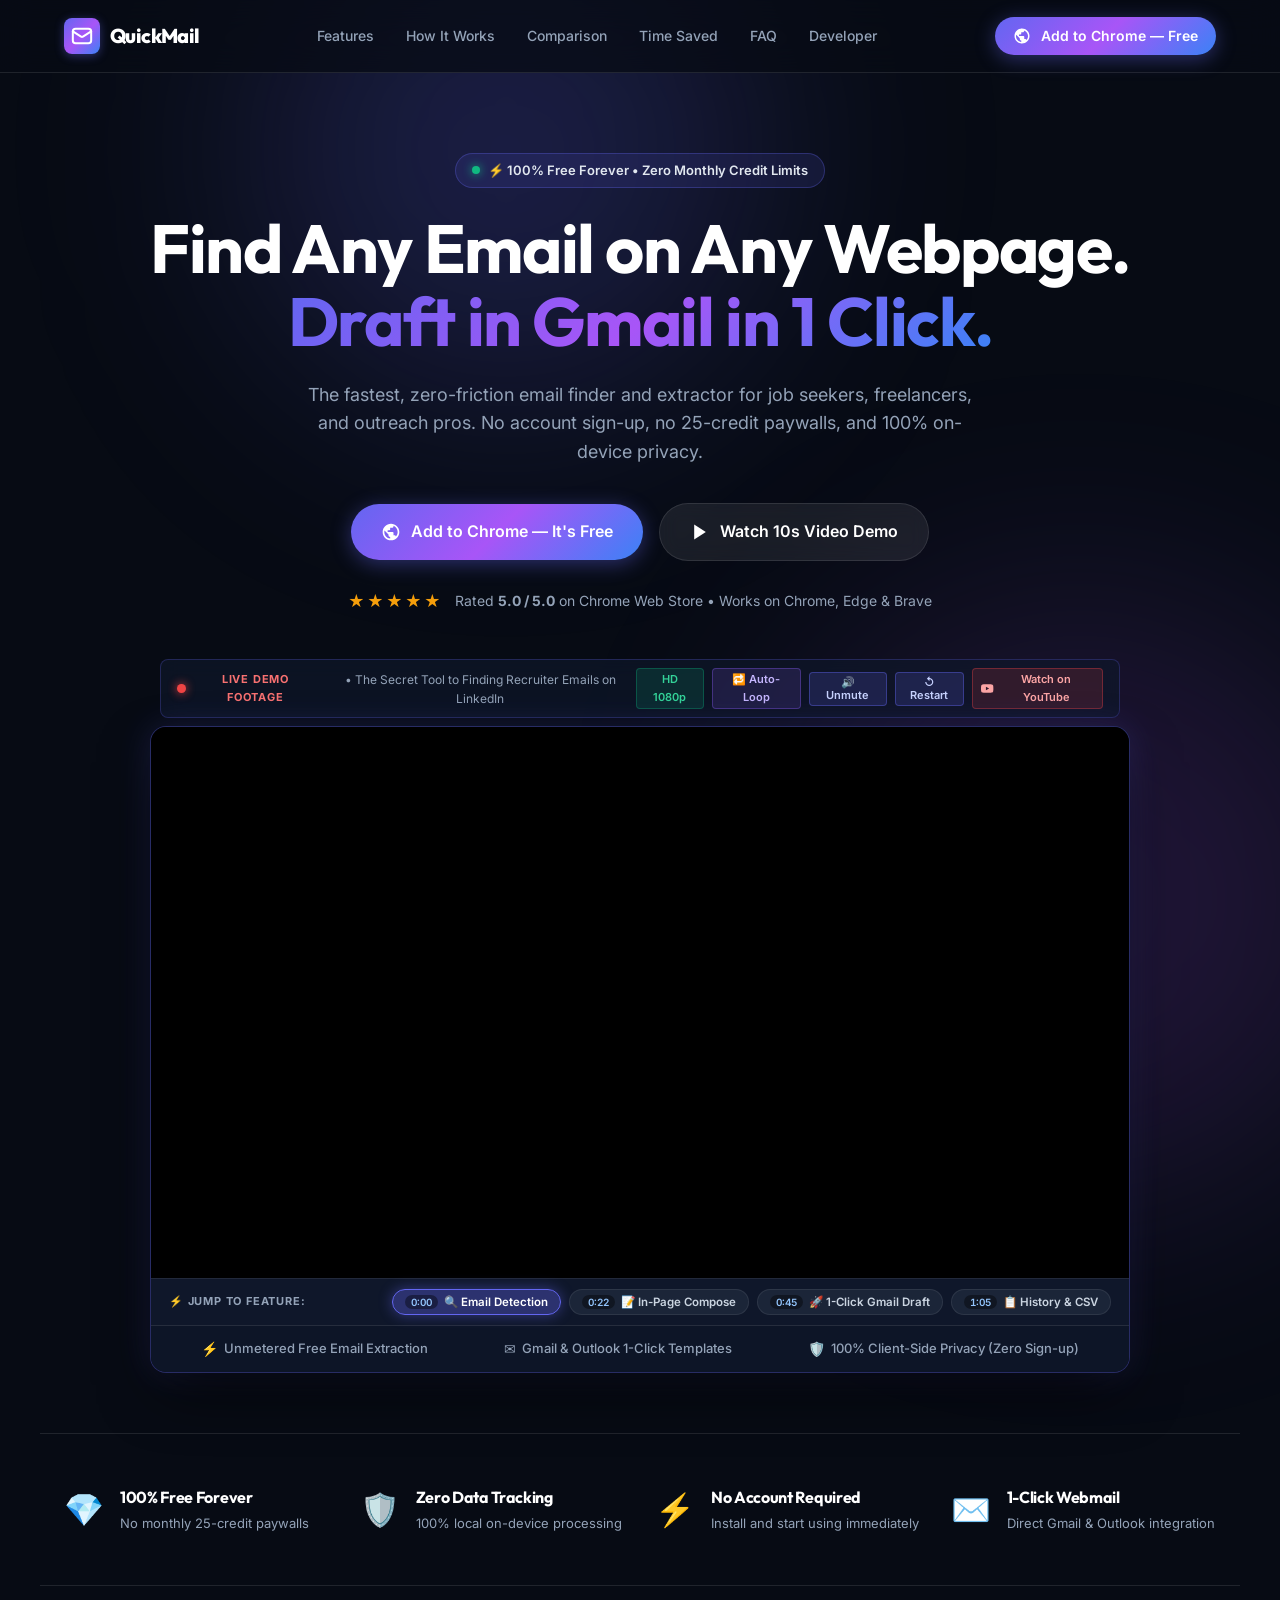
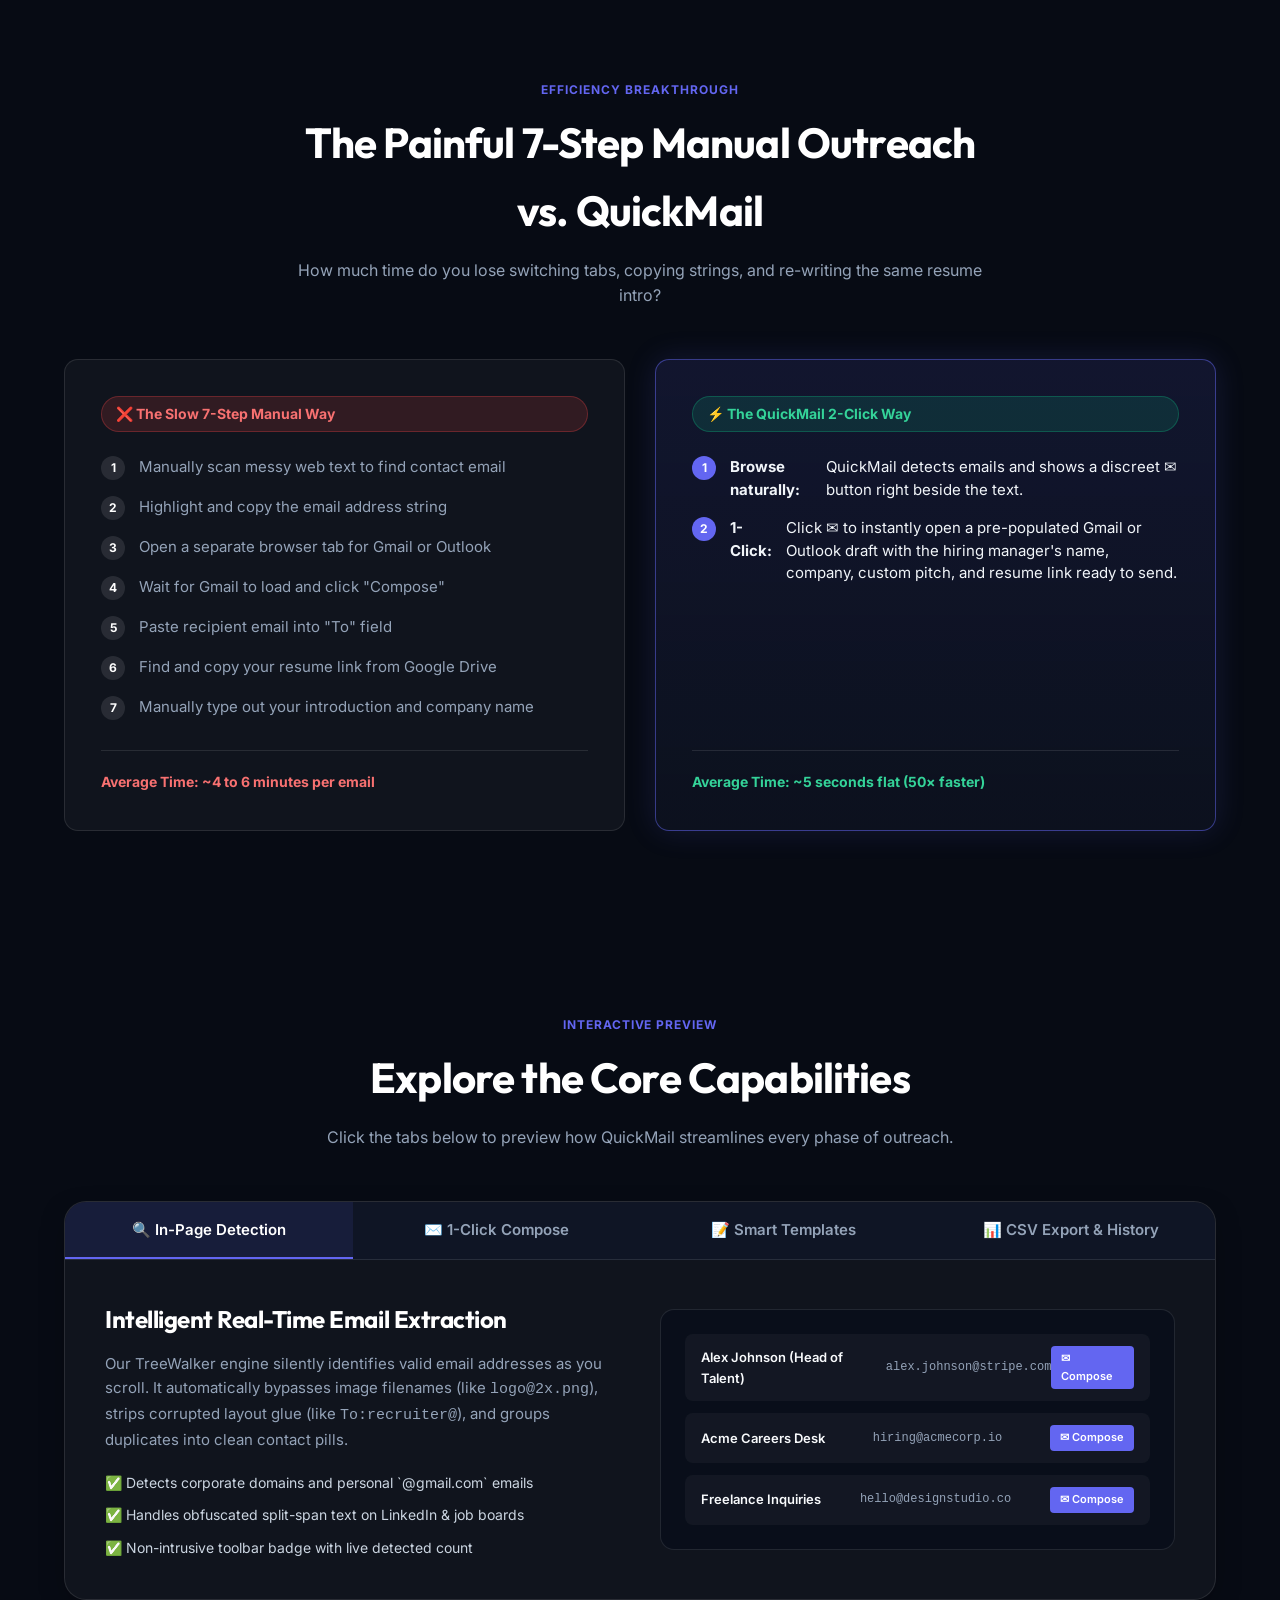
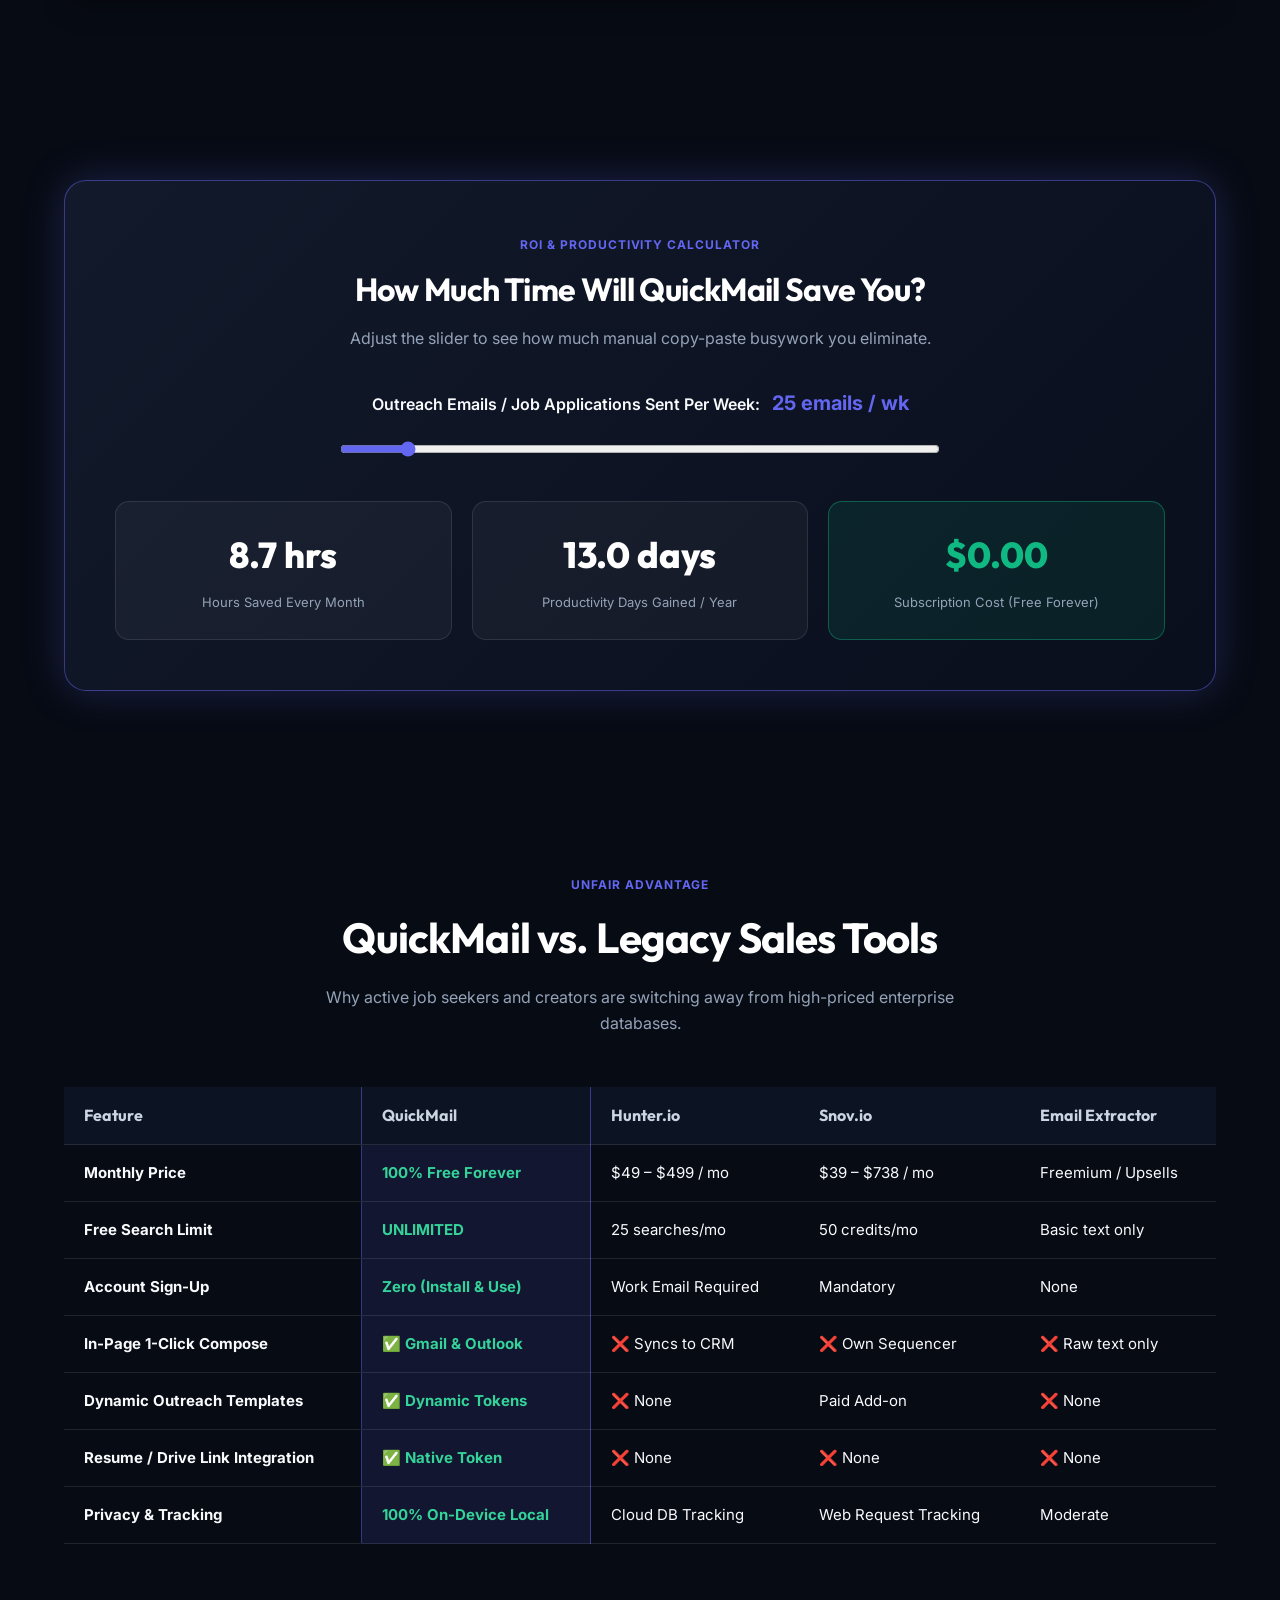
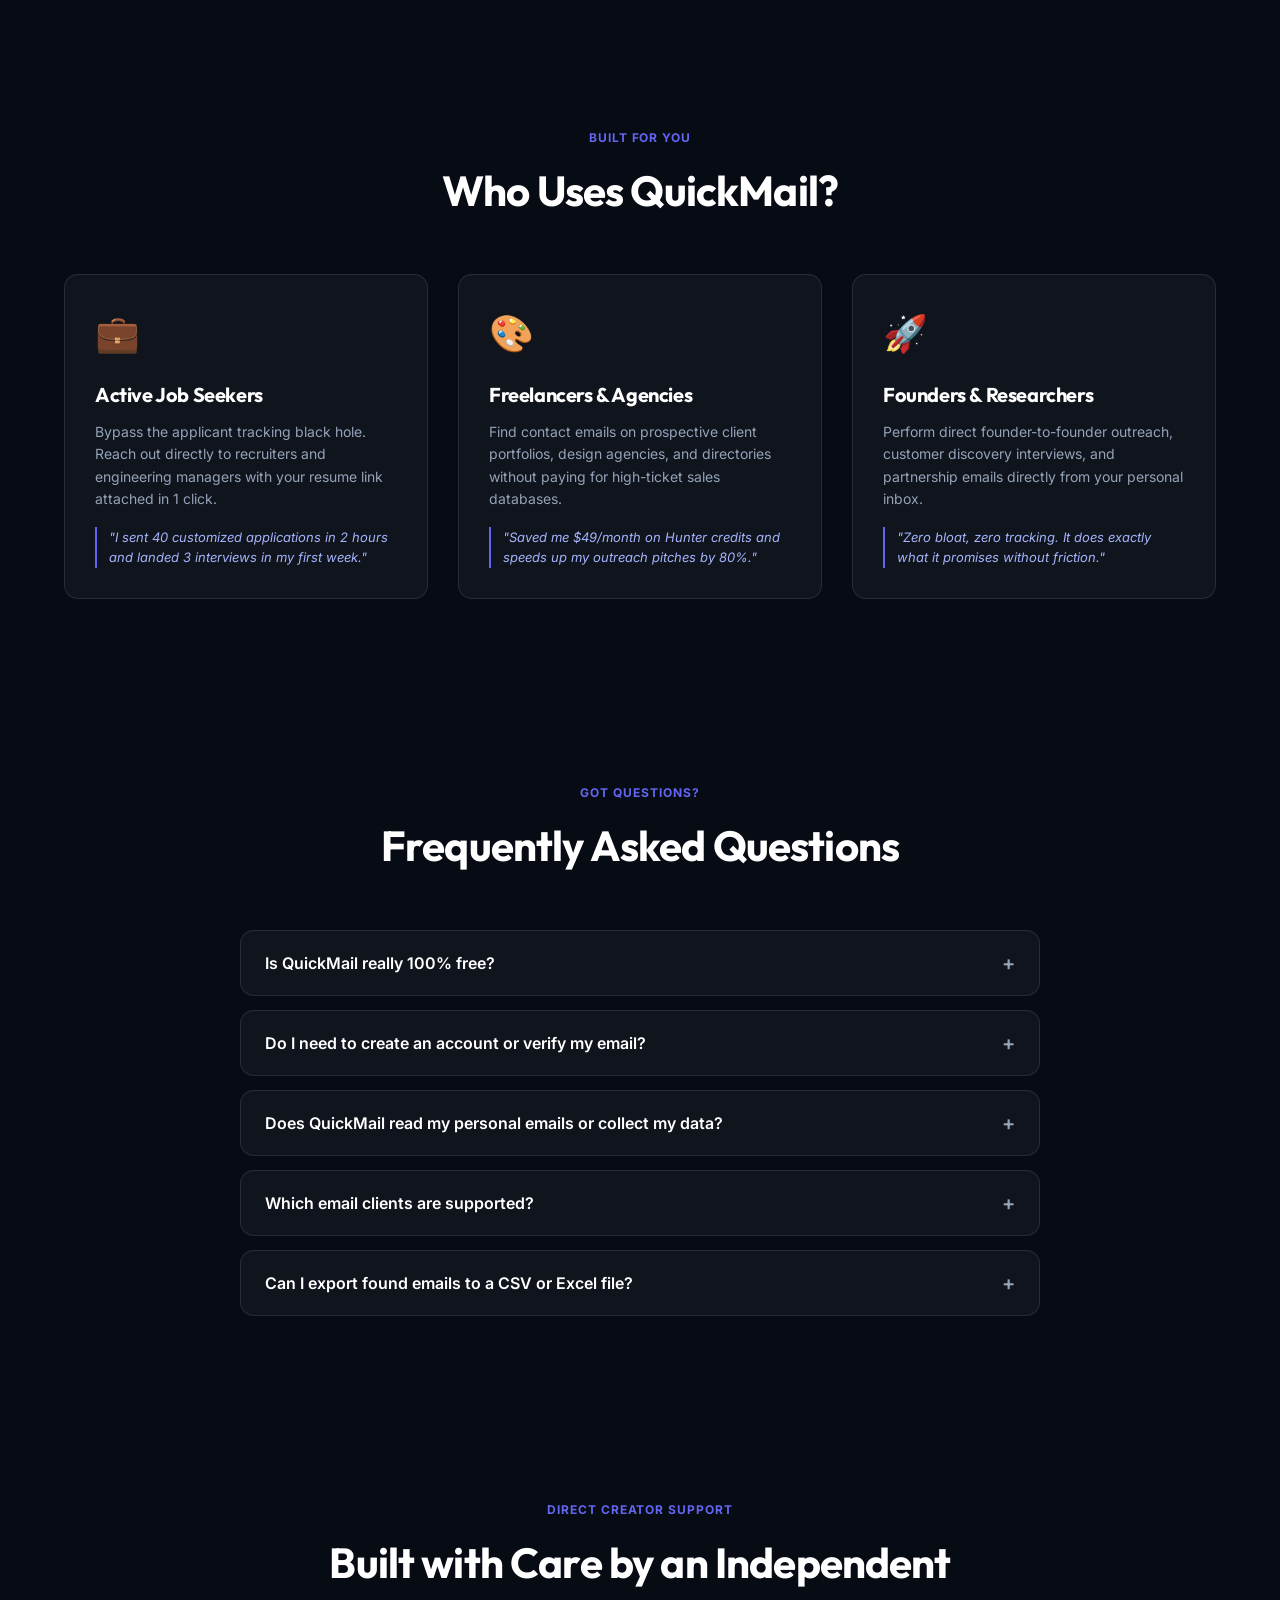
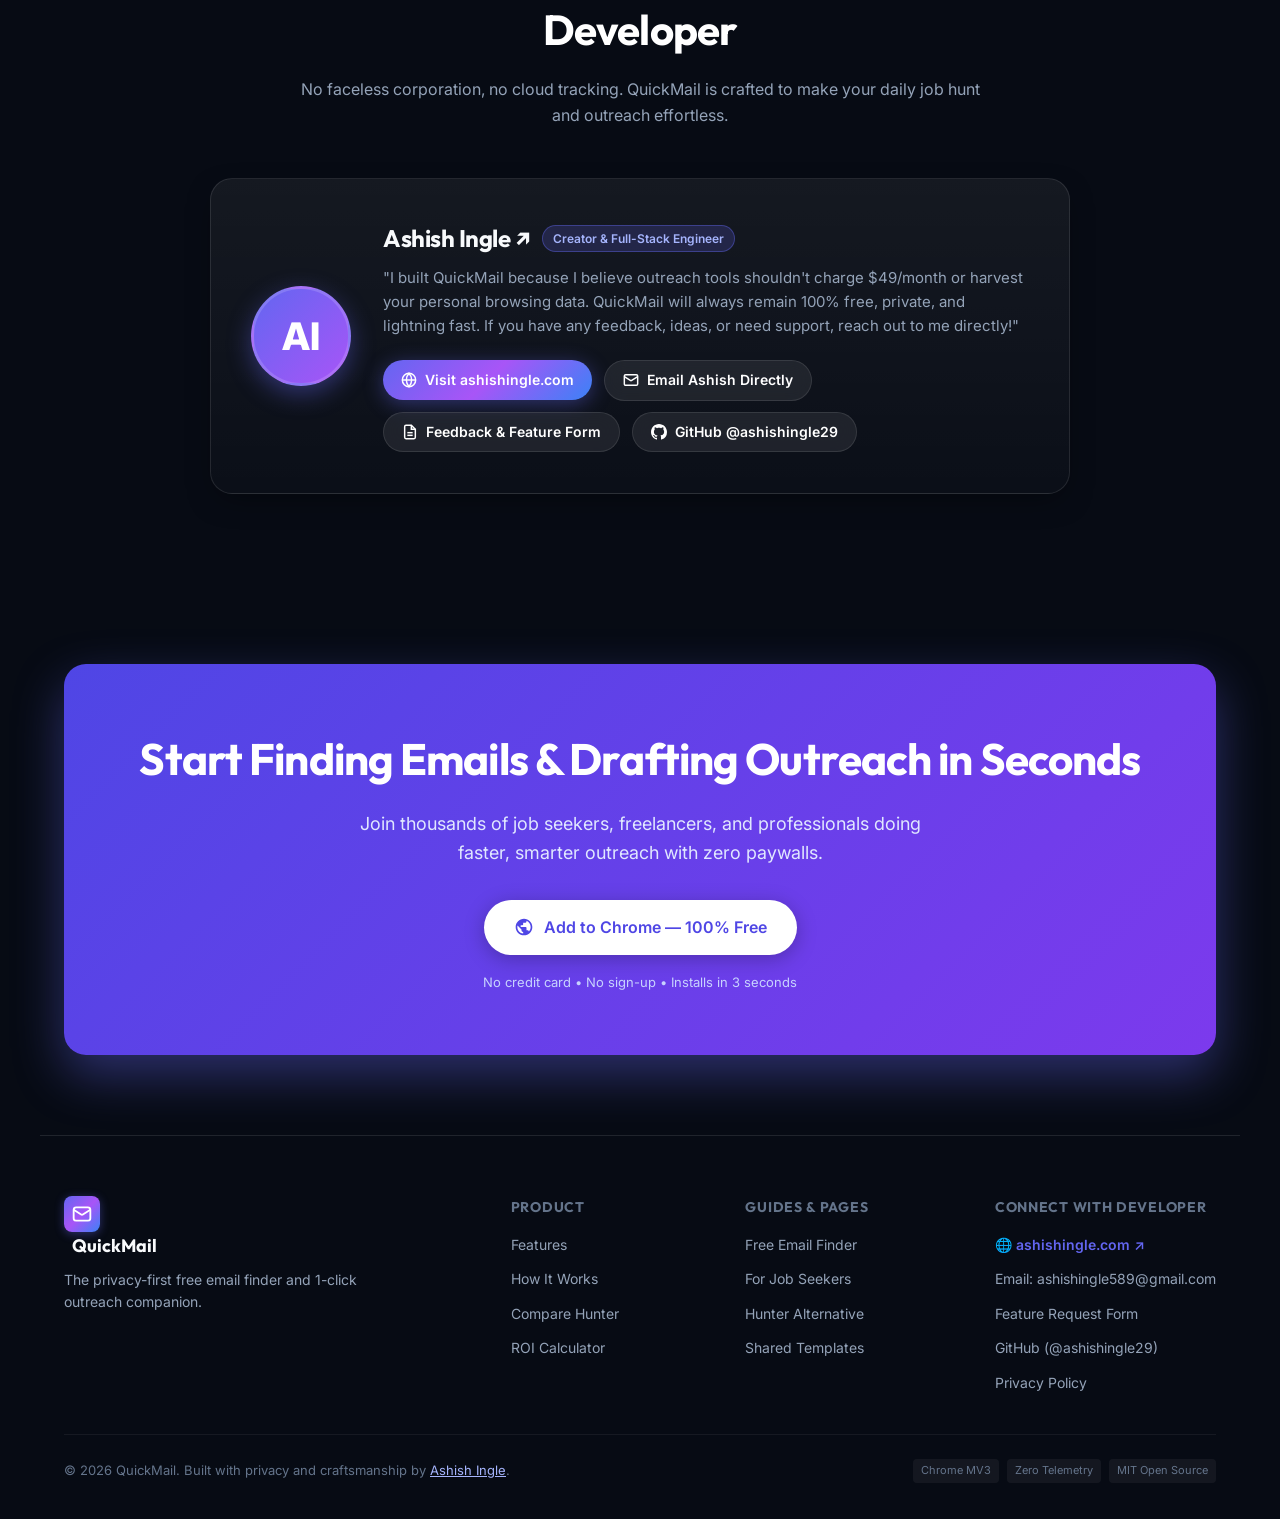
==== commit c6fc4235: "feat(showcase): add cinematic SaaS theater player with chapters and Excel spreadsheet tracker" ====
--- a/website/index.html
+++ b/website/index.html
@@ -3,21 +3,22 @@
 <head>
   <meta charset="UTF-8">
   <meta name="viewport" content="width=device-width, initial-scale=1.0">
-  <title>QuickMail Finder — Free Email Finder & 1-Click Outreach Extension</title>
-  <meta name="description" content="QuickMail Finder is the fastest, 100% free email finder and extractor Chrome extension. Detect emails on any webpage and launch pre-filled Gmail or Outlook drafts in 1 click with zero credit limits.">
+  <meta name="google-site-verification" content="jhbqSThJ97asucPSazEAuiNbmtOeVYS1bT-d7V3wHPY" />
+  <title>QuickMail — Free Email Finder & Extractor | 1-Click Outreach Extension</title>
+  <meta name="description" content="QuickMail is the fastest, 100% free email finder and extractor Chrome extension. Detect emails on any webpage and launch pre-filled Gmail or Outlook drafts in 1 click with zero credit limits.">
   <meta name="keywords" content="email finder, free email finder, email extractor, find email address, gmail draft extension, job application email tool, recruiter email finder">
   
   <!-- Open Graph / Social Meta -->
   <meta property="og:type" content="website">
-  <meta property="og:title" content="QuickMail Finder — Free Email Finder & 1-Click Outreach Extension">
+  <meta property="og:title" content="QuickMail — Free Email Finder & Extractor">
   <meta property="og:description" content="Detect contact emails on any website and draft pre-filled Gmail or Outlook emails in 1 click. 100% free forever, zero sign-up required.">
   <meta property="og:url" content="https://ashishingle29.github.io/quickmail/">
   <meta name="twitter:card" content="summary_large_image">
-  <meta name="twitter:title" content="QuickMail Finder — Free Email Finder">
+  <meta name="twitter:title" content="QuickMail — Free Email Finder & Extractor">
   <meta name="twitter:description" content="Find recruiter and business emails instantly. No credit limits, no account required.">
 
   <!-- Favicon -->
-  <link rel="icon" type="image/png" href="../icons/icon48.png">
+  <link rel="icon" type="image/png" href="icons/icon48.png">
 
   <!-- Google Fonts: Inter & Outfit -->
   <link rel="preconnect" href="https://fonts.googleapis.com">
@@ -31,7 +32,7 @@
   {
     "@context": "https://schema.org",
     "@type": "SoftwareApplication",
-    "name": "QuickMail Finder",
+    "name": "QuickMail — Free Email Finder & Extractor",
     "operatingSystem": "Chrome, Brave, Edge, Opera",
     "applicationCategory": "BusinessApplication",
     "offers": {
@@ -47,6 +48,45 @@
     "description": "100% free Chrome extension to detect emails on visited webpages and launch 1-click personalized drafts in Gmail or Outlook."
   }
   </script>
+
+  <!-- VideoObject JSON-LD for Google Video Search Indexing -->
+  <script type="application/ld+json">
+  {
+    "@context": "https://schema.org",
+    "@type": "VideoObject",
+    "name": "The Secret Tool to Finding Recruiter Emails on LinkedIn - QuickMail Finder",
+    "description": "Watch how QuickMail Finder automatically detects recruiter emails on LinkedIn and websites with 1-click personalized outreach in Gmail.",
+    "thumbnailUrl": [
+      "https://i.ytimg.com/vi/sANlUtV-1nI/hqdefault.jpg",
+      "https://i.ytimg.com/vi/sANlUtV-1nI/maxresdefault.jpg"
+    ],
+    "uploadDate": "2026-09-14T00:00:00+05:30",
+    "contentUrl": "https://youtu.be/sANlUtV-1nI",
+    "embedUrl": "https://www.youtube-nocookie.com/embed/sANlUtV-1nI",
+    "publisher": {
+      "@type": "Organization",
+      "name": "QuickMail",
+      "logo": {
+        "@type": "ImageObject",
+        "url": "https://ashishingle29.github.io/quickmail/icons/icon128.png"
+      }
+    },
+    "author": {
+      "@type": "Person",
+      "name": "Ashish Ingle",
+      "url": "https://ashishingle.com"
+    }
+  }
+  </script>
+  <script type="application/ld+json">
+  {
+    "@context": "https://schema.org",
+    "@type": "Table",
+    "name": "QuickMail Recruiter Outreach Spreadsheet Tracker",
+    "about": "Outreach logs and email extraction export compatible with Microsoft Excel and Google Sheets",
+    "description": "Live demonstration table showing detected recruiter email addresses, contact status, and log dates exported to Excel and CSV"
+  }
+  </script>
 </head>
 <body>
 
@@ -61,7 +101,7 @@
         <div class="brand-icon">
           <svg width="22" height="22" viewBox="0 0 24 24" fill="none" stroke="currentColor" stroke-width="2.2" stroke-linecap="round" stroke-linejoin="round"><path d="m22 7-8.97 5.7a1.94 1.94 0 0 1-2.06 0L2 7"/><rect width="20" height="16" x="2" y="4" rx="3"/></svg>
         </div>
-        <span class="brand-name">QuickMail<span>Finder</span></span>
+        <span class="brand-name">QuickMail</span>
       </a>
 
       <div class="nav-links">
@@ -70,6 +110,7 @@
         <a href="#comparison" class="nav-link">Comparison</a>
         <a href="#calculator" class="nav-link">Time Saved</a>
         <a href="#faq" class="nav-link">FAQ</a>
+        <a href="#developer" class="nav-link">Developer</a>
       </div>
 
       <div class="nav-actions">
@@ -94,7 +135,7 @@
     </h1>
 
     <p class="hero-subtitle">
-      The fastest, zero-friction email finder for job seekers, freelancers, and outreach pros. No account sign-up, no 25-credit paywalls, and 100% on-device privacy.
+      The fastest, zero-friction email finder and extractor for job seekers, freelancers, and outreach pros. No account sign-up, no 25-credit paywalls, and 100% on-device privacy.
     </p>
 
     <div class="hero-cta-group">
@@ -102,9 +143,9 @@
         <svg width="20" height="20" viewBox="0 0 24 24" fill="currentColor"><path d="M12 2C6.48 2 2 6.48 2 12s4.48 10 10 10 10-4.48 10-10S17.52 2 12 2zm-1 17.93c-3.95-.49-7-3.85-7-7.93 0-.62.08-1.21.21-1.79L9 15v1c0 1.1.9 2 2 2v1.93zm6.9-2.54c-.26-.81-1-1.39-1.9-1.39h-1v-3c0-.55-.45-1-1-1H8v-2h2c.55 0 1-.45 1-1V7h2c1.1 0 2-.9 2-2v-.41c2.93 1.19 5 4.06 5 7.41 0 2.08-.8 3.97-2.1 5.39z"/></svg>
         <span>Add to Chrome — It's Free</span>
       </a>
-      <a href="#demo" class="btn btn-secondary btn-lg" id="heroDemoBtn">
-        <svg width="20" height="20" viewBox="0 0 24 24" fill="none" stroke="currentColor" stroke-width="2" stroke-linecap="round" stroke-linejoin="round"><circle cx="12" cy="12" r="10"/><polygon points="10 8 16 12 10 16 10 8"/></svg>
-        <span>See Interactive Demo</span>
+      <a href="#videoDemoWrapper" class="btn btn-secondary btn-lg" id="heroDemoBtn">
+        <svg width="20" height="20" viewBox="0 0 24 24" fill="currentColor"><polygon points="5 3 19 12 5 21 5 3"/></svg>
+        <span>Watch 10s Video Demo</span>
       </a>
     </div>
 
@@ -116,68 +157,82 @@
       <span class="proof-text">Rated <strong>5.0 / 5.0</strong> on Chrome Web Store • Works on Chrome, Edge & Brave</span>
     </div>
 
-    <!-- HERO INTERACTIVE MOCKUP PREVIEW -->
-    <div class="hero-mockup-wrapper">
-      <div class="browser-frame">
-        <div class="browser-header">
-          <div class="browser-dots">
-            <span class="dot dot-red"></span>
-            <span class="dot dot-yellow"></span>
-            <span class="dot dot-green"></span>
-          </div>
-          <div class="browser-url-bar">
-            <svg width="14" height="14" viewBox="0 0 24 24" fill="none" stroke="currentColor" stroke-width="2"><rect width="18" height="11" x="3" y="11" rx="2" ry="2"/><path d="M7 11V7a5 5 0 0 1 10 0v4"/></svg>
-            <span>https://techcareers.com/job/senior-engineer</span>
-          </div>
-          <div class="browser-extension-badge">
-            <span class="qmf-ext-icon">✉</span>
-            <span class="qmf-badge-count">3</span>
-          </div>
-        </div>
-
-        <div class="browser-viewport">
-          <!-- Page Content Simulation -->
-          <div class="simulated-page">
-            <div class="job-card">
-              <span class="job-tag">Engineering</span>
-              <h3>Senior Frontend Engineer — Remote</h3>
-              <p class="job-desc">We are hiring passionate engineers. Send your resume and portfolio directly to our engineering recruiter:</p>
-              
-              <div class="email-highlight-box">
-                <span class="email-target">careers@innovatetech.com</span>
-                <span class="inpage-button-preview">✉ Quick Draft</span>
-              </div>
-            </div>
-
-            <!-- Floating In-Page Compose Card Simulation -->
-            <div class="floating-draft-card">
-              <div class="draft-card-header">
-                <div class="draft-title">
-                  <span class="bolt">⚡</span> QuickMail In-Page Draft
-                </div>
-                <span class="draft-badge">Auto-Filled</span>
-              </div>
-              <div class="draft-card-body">
-                <div class="draft-field">
-                  <label>To:</label>
-                  <span>careers@innovatetech.com</span>
-                </div>
-                <div class="draft-field">
-                  <label>Subject:</label>
-                  <span>Job Application: Senior Frontend Engineer</span>
-                </div>
-                <div class="draft-field-body">
-                  "Hi Team, I came across your opening for Senior Frontend Engineer at InnovateTech. My portfolio & resume are attached..."
-                </div>
-              </div>
-              <div class="draft-card-footer">
-                <button class="btn-demo-action active">
-                  <svg width="14" height="14" viewBox="0 0 24 24" fill="currentColor"><path d="M20 4H4c-1.1 0-1.99.9-1.99 2L2 18c0 1.1.9 2 2 2h16c1.1 0 2-.9 2-2V6c0-1.1-.9-2-2-2zm0 4-8 5-8-5V6l8 5 8-5v2z"/></svg>
-                  Draft in Gmail
-                </button>
-                <button class="btn-demo-action">Outlook</button>
-              </div>
-            </div>
+    <!-- HERO VIDEO DEMO PLAYER -->
+    <div class="hero-mockup-wrapper" id="videoDemoWrapper">
+      <div class="video-player-header-bar">
+        <div class="video-status-indicator">
+          <span class="recording-pulse"></span>
+          <span class="video-label">LIVE DEMO FOOTAGE</span>
+          <span class="video-title-desc">• The Secret Tool to Finding Recruiter Emails on LinkedIn</span>
+        </div>
+        <div class="video-meta-tags">
+          <span class="meta-tag quality-tag">HD 1080p</span>
+          <span class="meta-tag loop-tag" title="Continuous video loop enabled">🔁 Auto-Loop</span>
+          <button type="button" class="meta-tag sound-tag" id="videoSoundToggle" title="Click to Unmute / Mute sound">
+            <span>🔊 Unmute</span>
+          </button>
+          <button type="button" class="meta-tag replay-tag" id="videoReplayBtn" title="Restart video from beginning">
+            <span>↺ Restart</span>
+          </button>
+          <a href="https://youtu.be/sANlUtV-1nI" target="_blank" rel="noopener noreferrer" class="meta-tag youtube-link-tag" title="Watch on YouTube">
+            <svg width="13" height="13" viewBox="0 0 24 24" fill="currentColor"><path d="M23.498 6.186a3.016 3.016 0 0 0-2.122-2.136C19.505 3.545 12 3.545 12 3.545s-7.505 0-9.377.505A3.017 3.017 0 0 0 .502 6.186C0 8.07 0 12 0 12s0 3.93.502 5.814a3.016 3.016 0 0 0 2.122 2.136c1.871.505 9.376.505 9.376.505s7.505 0 9.377-.505a3.015 3.015 0 0 0 2.122-2.136C24 15.93 24 12 24 12s0-3.93-.502-5.814zM9.545 15.568V8.432L15.818 12l-6.273 3.568z"/></svg>
+            <span>Watch on YouTube</span>
+          </a>
+        </div>
+      </div>
+
+      <div class="cinematic-theater-frame" id="introVideoPlayer">
+        <!-- Ambient Backlight Glow Effect Behind Video -->
+        <div class="theater-glow-fx"></div>
+
+        <!-- RESPONSIVE YOUTUBE VIDEO STAGE -->
+        <div class="youtube-video-container">
+          <iframe
+            id="youtubeHeroVideo"
+            src="https://www.youtube-nocookie.com/embed/sANlUtV-1nI?autoplay=1&mute=1&loop=1&playlist=sANlUtV-1nI&controls=1&rel=0&modestbranding=1&playsinline=1&enablejsapi=1&cc_load_policy=1&iv_load_policy=3"
+            title="The Secret Tool to Finding Recruiter Emails on LinkedIn - QuickMail Finder"
+            allow="accelerometer; autoplay; clipboard-write; encrypted-media; gyroscope; picture-in-picture; web-share"
+            allowfullscreen
+            loading="lazy">
+          </iframe>
+        </div>
+
+        <!-- Interactive Feature Chapter Navigation Bar -->
+        <div class="video-chapters-bar">
+          <span class="chapters-label">⚡ Jump to Feature:</span>
+          <div class="chapter-chips">
+            <button type="button" class="chapter-chip active" data-seek="0" title="0:00 - See email discovery on webpage">
+              <span class="chip-time">0:00</span>
+              <span class="chip-name">🔍 Email Detection</span>
+            </button>
+            <button type="button" class="chapter-chip" data-seek="22" title="0:22 - Watch In-Page Compose with prefilled details">
+              <span class="chip-time">0:22</span>
+              <span class="chip-name">📝 In-Page Compose</span>
+            </button>
+            <button type="button" class="chapter-chip" data-seek="45" title="0:45 - 1-Click Launch into Gmail draft">
+              <span class="chip-time">0:45</span>
+              <span class="chip-name">🚀 1-Click Gmail Draft</span>
+            </button>
+            <button type="button" class="chapter-chip" data-seek="65" title="1:05 - Export and clean history workflow">
+              <span class="chip-time">1:05</span>
+              <span class="chip-name">📋 History &amp; CSV</span>
+            </button>
+          </div>
+        </div>
+
+        <!-- Video Features & Quick Steps Bar -->
+        <div class="video-features-footer">
+          <div class="feature-item">
+            <span class="feature-dot">⚡</span>
+            <span>Unmetered Free Email Extraction</span>
+          </div>
+          <div class="feature-item">
+            <span class="feature-dot">✉</span>
+            <span>Gmail &amp; Outlook 1-Click Templates</span>
+          </div>
+          <div class="feature-item">
+            <span class="feature-dot">🛡️</span>
+            <span>100% Client-Side Privacy (Zero Sign-up)</span>
           </div>
         </div>
       </div>
@@ -222,7 +277,7 @@
   <section class="section container" id="workflow">
     <div class="section-header">
       <span class="section-tag">Efficiency Breakthrough</span>
-      <h2 class="section-title">The Painful 7-Step Manual Outreach vs. QuickMail Finder</h2>
+      <h2 class="section-title">The Painful 7-Step Manual Outreach vs. QuickMail</h2>
       <p class="section-subtitle">How much time do you lose switching tabs, copying strings, and re-writing the same resume intro?</p>
     </div>
 
@@ -244,11 +299,11 @@
         </div>
       </div>
 
-      <!-- The QuickMail Finder Way -->
+      <!-- The QuickMail Way -->
       <div class="workflow-card new-way">
-        <div class="card-status-badge new">⚡ The QuickMail Finder 2-Click Way</div>
+        <div class="card-status-badge new">⚡ The QuickMail 2-Click Way</div>
         <ul class="workflow-steps">
-          <li><span>1</span> <strong>Browse naturally:</strong> QuickMail Finder detects emails and shows a discreet ✉ button right beside the text.</li>
+          <li><span>1</span> <strong>Browse naturally:</strong> QuickMail detects emails and shows a discreet ✉ button right beside the text.</li>
           <li><span>2</span> <strong>1-Click:</strong> Click ✉ to instantly open a pre-populated Gmail or Outlook draft with the hiring manager's name, company, custom pitch, and resume link ready to send.</li>
         </ul>
         <div class="workflow-footer new">
@@ -263,7 +318,7 @@
     <div class="section-header">
       <span class="section-tag">Interactive Preview</span>
       <h2 class="section-title">Explore the Core Capabilities</h2>
-      <p class="section-subtitle">Click the tabs below to preview how QuickMail Finder streamlines every phase of outreach.</p>
+      <p class="section-subtitle">Click the tabs below to preview how QuickMail streamlines every phase of outreach.</p>
     </div>
 
     <div class="demo-container">
@@ -344,7 +399,7 @@
         <div class="demo-content-panel" id="panel-templates">
           <div class="demo-text">
             <h3>Dynamic Personalized Templates</h3>
-            <p>Write reusable templates once. QuickMail Finder automatically replaces dynamic tokens with real contextual data so your emails feel uniquely crafted.</p>
+            <p>Write reusable templates once. QuickMail automatically replaces dynamic tokens with real contextual data so your emails feel uniquely crafted.</p>
             <div class="token-chips">
               <span class="chip">{name}</span>
               <span class="chip">{company}</span>
@@ -372,7 +427,7 @@
         <div class="demo-content-panel" id="panel-export">
           <div class="demo-text">
             <h3>Application Tracking & Clean CSV Export</h3>
-            <p>Never lose track of where you've reached out. QuickMail Finder logs your outreach activity locally so you can review who was contacted and when.</p>
+            <p>Never lose track of where you've reached out. QuickMail logs your outreach activity locally so you can review who was contacted and when.</p>
             <ul class="feature-checklist">
               <li>✅ 1-Click clean CSV download for Excel & Google Sheets</li>
               <li>✅ Status logging: "Submitted" vs "Drafted"</li>
@@ -380,23 +435,65 @@
             </ul>
           </div>
           <div class="demo-visual">
-            <div class="preview-box export-preview">
-              <div class="table-preview-header">
-                <span>Email</span>
-                <span>Status</span>
-                <span>Date</span>
-              </div>
-              <div class="table-preview-row">
-                <span>recruitment@meta.com</span>
-                <span class="badge-submitted">Submitted</span>
-                <span>Today</span>
-              </div>
-              <div class="table-preview-row">
-                <span>sarah@fintechgrowth.io</span>
-                <span class="badge-drafted">Drafted</span>
-                <span>Yesterday</span>
-              </div>
-              <button class="btn-csv-download">📥 Download All (CSV)</button>
+            <div class="preview-box sheet-preview-box">
+              <!-- Excel / Google Sheets Application Toolbar -->
+              <div class="sheet-toolbar-header">
+                <div class="sheet-app-brand">
+                  <span class="sheet-app-icon">📊</span>
+                  <span class="sheet-file-name">quickmail_outreach_tracker.xlsx</span>
+                  <span class="sheet-badge-compat">Excel &amp; Google Sheets</span>
+                </div>
+                <div class="sheet-actions">
+                  <button type="button" class="sheet-copy-btn" id="copySheetDataBtn" title="Click to copy formatted rows for Excel or Google Sheets">
+                    <svg width="13" height="13" viewBox="0 0 24 24" fill="none" stroke="currentColor" stroke-width="2" stroke-linecap="round" stroke-linejoin="round"><rect x="9" y="9" width="13" height="13" rx="2" ry="2"></rect><path d="M5 15H4a2 2 0 0 1-2-2V4a2 2 0 0 1 2-2h9a2 2 0 0 1 2 2v1"></path></svg>
+                    <span>Copy Table</span>
+                  </button>
+                </div>
+              </div>
+
+              <!-- Interactive Formula Bar -->
+              <div class="sheet-formula-bar">
+                <span class="sheet-cell-ref" id="sheetActiveCellRef">A1</span>
+                <span class="sheet-fx">fx</span>
+                <span class="sheet-formula-val" id="sheetFormulaDisplay">recruitment@meta.com</span>
+              </div>
+
+              <!-- Semantic Spreadsheet Grid (Indexed by Google Crawlers) -->
+              <div class="sheet-grid-wrapper">
+                <table class="sheet-table" itemscope itemtype="https://schema.org/Table">
+                  <caption class="sr-only">QuickMail Extracted Recruiter Contacts Excel and Google Sheets Spreadsheet Data</caption>
+                  <thead>
+                    <tr class="sheet-head-row">
+                      <th class="sheet-col-corner">#</th>
+                      <th class="sheet-col-header" scope="col"><span class="col-letter">A</span> Email Address</th>
+                      <th class="sheet-col-header" scope="col"><span class="col-letter">B</span> Outreach Status</th>
+                      <th class="sheet-col-header" scope="col"><span class="col-letter">C</span> Date Logged</th>
+                    </tr>
+                  </thead>
+                  <tbody>
+                    <tr class="sheet-row" id="sheetRow1" data-cell="A1" data-val="recruitment@meta.com" tabindex="0">
+                      <td class="sheet-row-num">1</td>
+                      <td class="sheet-cell-email">recruitment@meta.com</td>
+                      <td class="sheet-cell-status"><span class="badge-submitted">Submitted</span></td>
+                      <td class="sheet-cell-date">Today</td>
+                    </tr>
+                    <tr class="sheet-row" id="sheetRow2" data-cell="A2" data-val="sarah@fintechgrowth.io" tabindex="0">
+                      <td class="sheet-row-num">2</td>
+                      <td class="sheet-cell-email">sarah@fintechgrowth.io</td>
+                      <td class="sheet-cell-status"><span class="badge-drafted">Drafted</span></td>
+                      <td class="sheet-cell-date">Yesterday</td>
+                    </tr>
+                  </tbody>
+                </table>
+              </div>
+
+              <!-- Bottom Sheet Status Bar -->
+              <div class="sheet-bottom-status">
+                <div class="sheet-tab-pill">
+                  <span class="sheet-tab-active">Sheet1</span>
+                </div>
+                <span class="sheet-status-info">Ready • 2 rows indexed • 100% formatted</span>
+              </div>
             </div>
           </div>
         </div>
@@ -409,7 +506,7 @@
     <div class="calculator-card">
       <div class="calc-header">
         <span class="section-tag">ROI & Productivity Calculator</span>
-        <h2>How Much Time Will QuickMail Finder Save You?</h2>
+        <h2>How Much Time Will QuickMail Save You?</h2>
         <p>Adjust the slider to see how much manual copy-paste busywork you eliminate.</p>
       </div>
 
@@ -442,7 +539,7 @@
   <section class="section container" id="comparison">
     <div class="section-header">
       <span class="section-tag">Unfair Advantage</span>
-      <h2 class="section-title">QuickMail Finder vs. Legacy Sales Tools</h2>
+      <h2 class="section-title">QuickMail vs. Legacy Sales Tools</h2>
       <p class="section-subtitle">Why active job seekers and creators are switching away from high-priced enterprise databases.</p>
     </div>
 
@@ -451,7 +548,7 @@
         <thead>
           <tr>
             <th>Feature</th>
-            <th class="col-highlight">QuickMail Finder</th>
+            <th class="col-highlight">QuickMail</th>
             <th>Hunter.io</th>
             <th>Snov.io</th>
             <th>Email Extractor</th>
@@ -516,7 +613,7 @@
   <section class="section container" id="personas">
     <div class="section-header">
       <span class="section-tag">Built For You</span>
-      <h2 class="section-title">Who Uses QuickMail Finder?</h2>
+      <h2 class="section-title">Who Uses QuickMail?</h2>
     </div>
 
     <div class="persona-grid">
@@ -553,11 +650,11 @@
     <div class="faq-accordion">
       <div class="faq-item">
         <button class="faq-question" aria-expanded="false" id="faq1">
-          <span>Is QuickMail Finder really 100% free?</span>
+          <span>Is QuickMail really 100% free?</span>
           <span class="faq-icon">+</span>
         </button>
         <div class="faq-answer">
-          <p>Yes, absolutely. QuickMail Finder has no monthly credit limits, no subscription paywalls, and never asks for a credit card. It runs client-side inside your browser, making it completely free and unlimited for all users.</p>
+          <p>Yes, absolutely. QuickMail has no monthly credit limits, no subscription paywalls, and never asks for a credit card. It runs client-side inside your browser, making it completely free and unlimited for all users.</p>
         </div>
       </div>
 
@@ -567,17 +664,17 @@
           <span class="faq-icon">+</span>
         </button>
         <div class="faq-answer">
-          <p>No. QuickMail Finder requires zero sign-up or registration. Simply install the extension from the Chrome Web Store and it works immediately on whatever website you visit.</p>
+          <p>No. QuickMail requires zero sign-up or registration. Simply install the extension from the Chrome Web Store and it works immediately on whatever website you visit.</p>
         </div>
       </div>
 
       <div class="faq-item">
         <button class="faq-question" aria-expanded="false" id="faq3">
-          <span>Does QuickMail Finder read my personal emails or collect my data?</span>
+          <span>Does QuickMail read my personal emails or collect my data?</span>
           <span class="faq-icon">+</span>
         </button>
         <div class="faq-answer">
-          <p>Never. QuickMail Finder has zero external servers, zero telemetry, and zero tracking scripts. It does not have access to your inbox or email history. All parsing, dynamic template substitution, and history logs live exclusively in your local browser storage.</p>
+          <p>Never. QuickMail has zero external servers, zero telemetry, and zero tracking scripts. It does not have access to your inbox or email history. All parsing, dynamic template substitution, and history logs live exclusively in your local browser storage.</p>
         </div>
       </div>
 
@@ -587,7 +684,7 @@
           <span class="faq-icon">+</span>
         </button>
         <div class="faq-answer">
-          <p>QuickMail Finder natively integrates with Gmail (including multi-account selection like /u/0/ and /u/1/) and Outlook Web. It also supports universal Mailto links for desktop clients such as Apple Mail and Thunderbird.</p>
+          <p>QuickMail natively integrates with Gmail (including multi-account selection like /u/0/ and /u/1/) and Outlook Web. It also supports universal Mailto links for desktop clients such as Apple Mail and Thunderbird.</p>
         </div>
       </div>
 
@@ -598,6 +695,56 @@
         </button>
         <div class="faq-answer">
           <p>Yes! Simply click the "Export to CSV" button inside the extension popup to instantly download a clean, formatted CSV file containing all detected emails from the active page.</p>
+        </div>
+      </div>
+    </div>
+  </section>
+
+  <!-- MEET THE DEVELOPER & DIRECT REACHOUT SECTION -->
+  <section class="section container" id="developer">
+    <div class="section-header">
+      <span class="section-tag">Direct Creator Support</span>
+      <h2 class="section-title">Built with Care by an Independent Developer</h2>
+      <p class="section-subtitle">No faceless corporation, no cloud tracking. QuickMail is crafted to make your daily job hunt and outreach effortless.</p>
+    </div>
+
+    <div style="max-width: 860px; margin: 0 auto; background: var(--gradient-card); border: 1px solid var(--border-subtle); border-radius: var(--radius-lg); padding: 40px; box-shadow: var(--shadow-card); position: relative;">
+      <div style="display: flex; flex-wrap: wrap; gap: 32px; align-items: center;">
+        <div style="flex: 0 0 100px; text-align: center;">
+          <div style="width: 100px; height: 100px; border-radius: 50%; background: linear-gradient(135deg, #6366f1, #a855f7); display: inline-flex; align-items: center; justify-content: center; font-size: 38px; font-weight: 800; color: #fff; box-shadow: 0 8px 24px rgba(99, 102, 241, 0.4); border: 3px solid rgba(255, 255, 255, 0.15);">
+            AI
+          </div>
+        </div>
+
+        <div style="flex: 1; min-width: 280px;">
+          <div style="display: flex; align-items: center; gap: 12px; margin-bottom: 8px; flex-wrap: wrap;">
+            <h3 style="font-size: 24px; font-weight: 700; color: #f8fafc; font-family: var(--font-display); margin: 0;">
+              <a href="https://ashishingle.com" target="_blank" rel="noopener noreferrer" style="color: #f8fafc; text-decoration: none;" title="Visit Ashish Ingle's Personal Website">Ashish Ingle ↗</a>
+            </h3>
+            <span style="background: rgba(99, 102, 241, 0.2); color: #a5b4fc; font-size: 12px; font-weight: 600; padding: 3px 10px; border-radius: 9999px; border: 1px solid rgba(99, 102, 241, 0.4);">Creator &amp; Full-Stack Engineer</span>
+          </div>
+          <p style="color: var(--text-secondary); font-size: 15px; line-height: 1.6; margin-bottom: 22px;">
+            "I built QuickMail because I believe outreach tools shouldn't charge $49/month or harvest your personal browsing data. QuickMail will always remain 100% free, private, and lightning fast. If you have any feedback, ideas, or need support, reach out to me directly!"
+          </p>
+
+          <div style="display: flex; flex-wrap: wrap; gap: 12px;">
+            <a href="https://ashishingle.com" target="_blank" rel="noopener noreferrer" class="btn btn-primary btn-sm" style="display: inline-flex; align-items: center; gap: 8px;">
+              <svg width="16" height="16" viewBox="0 0 24 24" fill="none" stroke="currentColor" stroke-width="2.2"><circle cx="12" cy="12" r="10"/><line x1="2" y1="12" x2="22" y2="12"/><path d="M12 2a15.3 15.3 0 0 1 4 10 15.3 15.3 0 0 1-4 10 15.3 15.3 0 0 1-4-10 15.3 15.3 0 0 1 4-10z"/></svg>
+              Visit ashishingle.com
+            </a>
+            <a href="mailto:ashishingle589@gmail.com?subject=QuickMail%20Feedback%20%26%20Support" class="btn btn-secondary btn-sm" style="display: inline-flex; align-items: center; gap: 8px;">
+              <svg width="16" height="16" viewBox="0 0 24 24" fill="none" stroke="currentColor" stroke-width="2.2"><rect width="20" height="16" x="2" y="4" rx="2"/><path d="m22 7-8.97 5.7a1.94 1.94 0 0 1-2.06 0L2 7"/></svg>
+              Email Ashish Directly
+            </a>
+            <a href="https://forms.gle/2UYCV6p4bWYiG4jPA" target="_blank" rel="noopener noreferrer" class="btn btn-secondary btn-sm" style="display: inline-flex; align-items: center; gap: 8px;">
+              <svg width="16" height="16" viewBox="0 0 24 24" fill="none" stroke="currentColor" stroke-width="2.2"><path d="M14 2H6a2 2 0 0 0-2 2v16a2 2 0 0 0 2 2h12a2 2 0 0 0 2-2V8z"/><polyline points="14 2 14 8 20 8"/><line x1="16" y1="13" x2="8" y2="13"/><line x1="16" y1="17" x2="8" y2="17"/></svg>
+              Feedback &amp; Feature Form
+            </a>
+            <a href="https://github.com/ashishingle29" target="_blank" rel="noopener noreferrer" class="btn btn-secondary btn-sm" style="display: inline-flex; align-items: center; gap: 8px;">
+              <svg width="16" height="16" viewBox="0 0 24 24" fill="currentColor"><path d="M12 0C5.37 0 0 5.37 0 12c0 5.31 3.435 9.795 8.205 11.385.6.105.825-.255.825-.57 0-.285-.015-1.23-.015-2.235-3.015.555-3.795-.735-4.035-1.41-.135-.345-.72-1.41-1.23-1.695-.42-.225-1.02-.78-.015-.795.945-.015 1.62.87 1.845 1.23 1.08 1.815 2.805 1.305 3.495.99.105-.78.42-1.305.765-1.605-2.67-.3-5.46-1.335-5.46-5.925 0-1.305.465-2.385 1.23-3.225-.12-.3-.54-1.53.12-3.18 0 0 1.005-.315 3.3 1.23.96-.27 1.98-.405 3-.405s2.04.135 3 .405c2.295-1.56 3.3-1.23 3.3-1.23.66 1.65.24 2.88.12 3.18.765.84 1.23 1.905 1.23 3.225 0 4.605-2.805 5.625-5.475 5.925.435.375.81 1.095.81 2.22 0 1.605-.015 2.895-.015 3.3 0 .315.225.69.825.57A12.02 12.02 0 0 0 24 12c0-6.63-5.37-12-12-12z"/></svg>
+              GitHub @ashishingle29
+            </a>
+          </div>
         </div>
       </div>
     </div>
@@ -625,8 +772,8 @@
         <div class="brand-icon">
           <svg width="20" height="20" viewBox="0 0 24 24" fill="none" stroke="currentColor" stroke-width="2.2"><path d="m22 7-8.97 5.7a1.94 1.94 0 0 1-2.06 0L2 7"/><rect width="20" height="16" x="2" y="4" rx="3"/></svg>
         </div>
-        <span>QuickMail Finder</span>
-        <p>The privacy-first email finder and 1-click outreach companion.</p>
+        <span>QuickMail</span>
+        <p>The privacy-first free email finder and 1-click outreach companion.</p>
       </div>
 
       <div class="footer-links-col">
@@ -638,15 +785,25 @@
       </div>
 
       <div class="footer-links-col">
-        <h5>Resources</h5>
-        <a href="https://chromewebstore.google.com/detail/quickmail-finder-%E2%80%94-detect/nmghnadnnkageenfiklgoghlelodmked" target="_blank" rel="noopener noreferrer">Chrome Web Store</a>
-        <a href="https://github.com/ashishingle29/quickmail" target="_blank" rel="noopener noreferrer">GitHub Repository</a>
+        <h5>Guides & Pages</h5>
+        <a href="free-email-finder.html">Free Email Finder</a>
+        <a href="email-finder-for-job-seekers.html">For Job Seekers</a>
+        <a href="hunter-alternative.html">Hunter Alternative</a>
+        <a href="template.html">Shared Templates</a>
+      </div>
+
+      <div class="footer-links-col">
+        <h5>Connect with Developer</h5>
+        <a href="https://ashishingle.com" target="_blank" rel="noopener noreferrer" style="color: #6366f1; font-weight: 600;">🌐 ashishingle.com ↗</a>
+        <a href="mailto:ashishingle589@gmail.com?subject=QuickMail%20Inquiry">Email: ashishingle589@gmail.com</a>
+        <a href="https://forms.gle/2UYCV6p4bWYiG4jPA" target="_blank" rel="noopener noreferrer">Feature Request Form</a>
+        <a href="https://github.com/ashishingle29" target="_blank" rel="noopener noreferrer">GitHub (@ashishingle29)</a>
         <a href="https://gist.github.com/ashishingle29/a921c30d9f22dff23c96361f758b11ee" target="_blank" rel="noopener noreferrer">Privacy Policy</a>
       </div>
     </div>
 
     <div class="footer-bottom">
-      <p>© 2026 QuickMail Finder. Built with privacy and craftsmanship.</p>
+      <p>© 2026 QuickMail. Built with privacy and craftsmanship by <a href="https://ashishingle.com" target="_blank" style="color: #a5b4fc; text-decoration: underline;">Ashish Ingle</a>.</p>
       <div class="footer-pills">
         <span class="pill">Chrome MV3</span>
         <span class="pill">Zero Telemetry</span>
--- a/website/styles.css
+++ b/website/styles.css
@@ -289,35 +289,312 @@
   font-size: 16px;
 }
 
-/* BROWSER SIMULATION MOCKUP */
+/* HERO VIDEO DEMO PLAYER STYLING */
 .hero-mockup-wrapper {
-  margin-top: 50px;
+  margin-top: 45px;
   position: relative;
   z-index: 2;
 }
 
+.video-player-header-bar {
+  max-width: 960px;
+  margin: 0 auto 8px auto;
+  display: flex;
+  align-items: center;
+  justify-content: space-between;
+  padding: 8px 16px;
+  background: rgba(15, 23, 42, 0.7);
+  border: 1px solid rgba(99, 102, 241, 0.25);
+  border-radius: var(--radius-sm);
+  backdrop-filter: blur(10px);
+}
+
+.video-status-indicator {
+  display: flex;
+  align-items: center;
+  gap: 8px;
+  font-size: 12px;
+}
+
+.recording-pulse {
+  width: 9px;
+  height: 9px;
+  background: #ef4444;
+  border-radius: 50%;
+  display: inline-block;
+  box-shadow: 0 0 10px #ef4444;
+  animation: recPulse 1.6s infinite ease-in-out;
+}
+
+@keyframes recPulse {
+  0%, 100% { opacity: 1; transform: scale(1); }
+  50% { opacity: 0.35; transform: scale(0.8); }
+}
+
+.video-label {
+  color: #f87171;
+  font-weight: 700;
+  font-size: 11px;
+  letter-spacing: 0.8px;
+}
+
+.video-title-desc {
+  color: var(--text-secondary);
+  font-size: 12px;
+}
+
+.video-meta-tags {
+  display: flex;
+  align-items: center;
+  gap: 8px;
+}
+
+.meta-tag {
+  font-size: 11px;
+  font-weight: 600;
+  padding: 2px 8px;
+  border-radius: 4px;
+}
+
+.zoom-tag {
+  background: rgba(99, 102, 241, 0.15);
+  border: 1px solid rgba(99, 102, 241, 0.4);
+  color: #a5b4fc;
+}
+
+.quality-tag {
+  background: rgba(16, 185, 129, 0.15);
+  border: 1px solid rgba(16, 185, 129, 0.3);
+  color: #34d399;
+}
+
+.loop-tag {
+  background: rgba(139, 92, 246, 0.15);
+  border: 1px solid rgba(139, 92, 246, 0.35);
+  color: #c4b5fd;
+}
+
+.sound-tag,
+.replay-tag {
+  display: inline-flex;
+  align-items: center;
+  gap: 5px;
+  background: rgba(99, 102, 241, 0.18);
+  border: 1px solid rgba(99, 102, 241, 0.4);
+  color: #c7d2fe;
+  font-size: 11px;
+  font-weight: 600;
+  padding: 3px 9px;
+  border-radius: 4px;
+  cursor: pointer;
+  transition: all 0.2s ease;
+  font-family: inherit;
+  line-height: 1.2;
+}
+
+.sound-tag:hover,
+.replay-tag:hover {
+  background: rgba(99, 102, 241, 0.35);
+  color: #ffffff;
+  border-color: #818cf8;
+}
+
+.sound-tag.unmuted {
+  background: rgba(16, 185, 129, 0.22);
+  border-color: rgba(16, 185, 129, 0.5);
+  color: #6ee7b7;
+}
+
+.youtube-link-tag {
+  display: inline-flex;
+  align-items: center;
+  gap: 5px;
+  background: rgba(239, 68, 68, 0.15);
+  border: 1px solid rgba(239, 68, 68, 0.35);
+  color: #fca5a5;
+  text-decoration: none;
+  font-size: 11px;
+  font-weight: 600;
+  padding: 2px 8px;
+  border-radius: 4px;
+  transition: all 0.2s ease;
+}
+
+.youtube-link-tag:hover {
+  background: rgba(239, 68, 68, 0.28);
+  color: #ffffff;
+  border-color: #ef4444;
+}
+
+.youtube-video-container {
+  position: relative;
+  width: 100%;
+  aspect-ratio: 16 / 9;
+  background: #000;
+  overflow: hidden;
+}
+
+.youtube-video-container iframe {
+  position: absolute;
+  top: 0;
+  left: 0;
+  width: 100%;
+  height: 100%;
+  border: 0;
+  display: block;
+}
+
+.video-features-footer {
+  display: flex;
+  align-items: center;
+  justify-content: space-around;
+  flex-wrap: wrap;
+  gap: 12px;
+  padding: 12px 18px;
+  background: #0d1527;
+  border-top: 1px solid var(--border-subtle);
+  font-size: 13px;
+  color: var(--text-secondary);
+}
+
+.video-features-footer .feature-item {
+  display: flex;
+  align-items: center;
+  gap: 6px;
+  font-weight: 500;
+}
+
+.video-features-footer .feature-dot {
+  font-size: 14px;
+}
+
+/* CINEMATIC THEATER FRAME (CLEAN SINGLE FRAME, NO DOUBLE BROWSER BARS) */
+.cinematic-theater-frame {
+  max-width: 980px;
+  margin: 0 auto;
+  background: #090e1a;
+  border: 1px solid rgba(99, 102, 241, 0.35);
+  border-radius: 16px;
+  box-shadow: 0 24px 60px -12px rgba(0, 0, 0, 0.75), 0 0 35px rgba(99, 102, 241, 0.2);
+  overflow: hidden;
+  position: relative;
+  transition: border-color 0.3s ease, box-shadow 0.3s ease;
+}
+
+.cinematic-theater-frame:hover {
+  border-color: rgba(99, 102, 241, 0.55);
+  box-shadow: 0 28px 70px -12px rgba(0, 0, 0, 0.85), 0 0 45px rgba(99, 102, 241, 0.32);
+}
+
+.theater-glow-fx {
+  position: absolute;
+  top: -20%;
+  left: 10%;
+  width: 80%;
+  height: 60%;
+  background: radial-gradient(ellipse, rgba(99, 102, 241, 0.25) 0%, rgba(239, 68, 68, 0.12) 50%, transparent 80%);
+  filter: blur(40px);
+  pointer-events: none;
+  z-index: 0;
+}
+
+/* INTERACTIVE CHAPTERS BAR */
+.video-chapters-bar {
+  display: flex;
+  align-items: center;
+  justify-content: space-between;
+  flex-wrap: wrap;
+  gap: 10px;
+  padding: 10px 18px;
+  background: #0f172a;
+  border-top: 1px solid rgba(255, 255, 255, 0.08);
+  position: relative;
+  z-index: 2;
+}
+
+.chapters-label {
+  font-size: 11px;
+  font-weight: 700;
+  text-transform: uppercase;
+  letter-spacing: 0.8px;
+  color: #94a3b8;
+  display: flex;
+  align-items: center;
+  gap: 6px;
+}
+
+.chapter-chips {
+  display: flex;
+  align-items: center;
+  gap: 8px;
+  flex-wrap: wrap;
+}
+
+.chapter-chip {
+  display: inline-flex;
+  align-items: center;
+  gap: 6px;
+  background: rgba(30, 41, 59, 0.85);
+  border: 1px solid rgba(255, 255, 255, 0.08);
+  color: #cbd5e1;
+  padding: 5px 12px;
+  border-radius: 20px;
+  font-size: 11.5px;
+  font-weight: 600;
+  cursor: pointer;
+  transition: all 0.2s cubic-bezier(0.16, 1, 0.3, 1);
+  font-family: inherit;
+}
+
+.chapter-chip:hover {
+  background: rgba(99, 102, 241, 0.25);
+  border-color: rgba(99, 102, 241, 0.5);
+  color: #ffffff;
+  transform: translateY(-1px);
+}
+
+.chapter-chip.active {
+  background: rgba(99, 102, 241, 0.35);
+  border-color: #6366f1;
+  color: #ffffff;
+  box-shadow: 0 0 14px rgba(99, 102, 241, 0.45);
+}
+
+.chip-time {
+  background: rgba(0, 0, 0, 0.4);
+  padding: 1px 6px;
+  border-radius: 10px;
+  font-size: 10px;
+  color: #93c5fd;
+  font-variant-numeric: tabular-nums;
+}
+
+/* BROWSER FRAME CONTAINER */
 .browser-frame {
   max-width: 960px;
   margin: 0 auto;
-  background: #0d1322;
+  background: #0b1120;
   border: 1px solid var(--border-subtle);
   border-radius: var(--radius-md);
   box-shadow: var(--shadow-card), var(--shadow-glow);
   overflow: hidden;
+  position: relative;
 }
 
 .browser-header {
-  background: #151b2c;
-  padding: 12px 18px;
+  background: #141c2e;
+  padding: 10px 16px;
   display: flex;
   align-items: center;
   justify-content: space-between;
   border-bottom: 1px solid var(--border-subtle);
+  gap: 14px;
 }
 
 .browser-dots {
   display: flex;
   gap: 6px;
+  flex-shrink: 0;
 }
 
 .dot {
@@ -329,17 +606,44 @@
 .dot-yellow { background: #f59e0b; }
 .dot-green { background: #10b981; }
 
+.browser-tabs-preview {
+  display: flex;
+  align-items: center;
+  flex-shrink: 0;
+}
+
+.browser-tab {
+  display: flex;
+  align-items: center;
+  gap: 6px;
+  background: #090e1a;
+  border: 1px solid rgba(255, 255, 255, 0.08);
+  border-bottom: none;
+  padding: 4px 12px;
+  border-radius: 6px 6px 0 0;
+  font-size: 11px;
+  color: #cbd5e1;
+  max-width: 200px;
+  white-space: nowrap;
+  overflow: hidden;
+  text-overflow: ellipsis;
+}
+
 .browser-url-bar {
   display: flex;
   align-items: center;
   gap: 8px;
-  background: #090e1a;
-  padding: 5px 16px;
+  background: #080d18;
+  padding: 5px 14px;
   border-radius: var(--radius-sm);
-  font-size: 12px;
-  color: var(--text-secondary);
-  width: 50%;
-  justify-content: center;
+  font-size: 11px;
+  color: var(--text-secondary);
+  flex: 1;
+  max-width: 440px;
+  white-space: nowrap;
+  overflow: hidden;
+  text-overflow: ellipsis;
+  border: 1px solid rgba(255, 255, 255, 0.04);
 }
 
 .browser-extension-badge {
@@ -347,188 +651,312 @@
   align-items: center;
   gap: 4px;
   background: rgba(99, 102, 241, 0.2);
+  border: 1px solid rgba(99, 102, 241, 0.4);
   padding: 4px 8px;
-  border-radius: 4px;
+  border-radius: 5px;
+  transition: all 0.3s ease;
+  flex-shrink: 0;
+}
+
+.browser-extension-badge.pulse {
+  background: rgba(99, 102, 241, 0.4);
+  box-shadow: 0 0 12px rgba(99, 102, 241, 0.6);
+  transform: scale(1.05);
 }
 
 .qmf-ext-icon {
-  font-size: 14px;
+  font-size: 13px;
 }
 
 .qmf-badge-count {
   background: var(--primary);
   color: #fff;
-  font-size: 11px;
+  font-size: 10px;
   font-weight: 700;
-  padding: 1px 6px;
+  padding: 1px 5px;
   border-radius: 10px;
 }
-
-.browser-viewport {
-  padding: 40px;
-  min-height: 380px;
+/* REAL SCREEN VIDEO PLAYER STYLING */
+.real-video-wrapper {
+  position: relative;
+  width: 100%;
+  aspect-ratio: 1920 / 924;
+  background: #000000;
+  overflow: hidden;
   display: flex;
   align-items: center;
   justify-content: center;
-  background: radial-gradient(circle at top left, #131b2e 0%, #080c16 100%);
-}
-
-.simulated-page {
-  display: flex;
-  gap: 30px;
+}
+
+.real-video-wrapper video {
   width: 100%;
-  align-items: center;
-  justify-content: space-between;
-}
-
-.job-card {
-  background: rgba(255, 255, 255, 0.03);
-  border: 1px solid var(--border-subtle);
-  border-radius: var(--radius-md);
-  padding: 24px;
-  text-align: left;
-  flex: 1;
-}
-
-.job-tag {
-  display: inline-block;
-  background: rgba(99, 102, 241, 0.15);
-  color: #a5b4fc;
+  height: 100%;
+  object-fit: contain;
+  display: block;
+  cursor: pointer;
+}
+
+.video-overlay-pill {
+  position: absolute;
+  top: 14px;
+  left: 18px;
+  background: rgba(15, 23, 42, 0.88);
+  border: 1px solid rgba(99, 102, 241, 0.4);
+  backdrop-filter: blur(8px);
+  padding: 6px 14px;
+  border-radius: 20px;
+  color: #e2e8f0;
   font-size: 12px;
   font-weight: 600;
-  padding: 3px 8px;
-  border-radius: 4px;
-  margin-bottom: 12px;
-}
-
-.job-card h3 {
-  font-size: 18px;
-  margin-bottom: 8px;
-}
-
-.job-desc {
-  font-size: 14px;
-  color: var(--text-secondary);
-  margin-bottom: 18px;
-}
-
-.email-highlight-box {
-  display: inline-flex;
-  align-items: center;
-  gap: 12px;
-  background: rgba(99, 102, 241, 0.15);
-  border: 1px solid rgba(99, 102, 241, 0.4);
-  padding: 8px 14px;
-  border-radius: var(--radius-sm);
-}
-
-.email-target {
-  font-family: monospace;
-  font-size: 14px;
-  color: #c7d2fe;
-}
-
-.inpage-button-preview {
-  background: var(--gradient-primary);
+  display: flex;
+  align-items: center;
+  gap: 8px;
+  box-shadow: 0 4px 12px rgba(0, 0, 0, 0.5);
+  pointer-events: none;
+  z-index: 10;
+  transition: all 0.3s ease;
+}
+
+.pill-dot {
+  width: 8px;
+  height: 8px;
+  border-radius: 50%;
+  background: #10b981;
+  box-shadow: 0 0 8px #10b981;
+}
+
+.trust-badge-pill {
+  margin-left: auto;
+  font-size: 11px;
+  color: #34d399;
+  background: rgba(16, 185, 129, 0.12);
+  border: 1px solid rgba(16, 185, 129, 0.3);
+  padding: 4px 10px;
+  border-radius: 6px;
+  font-weight: 600;
+}
+
+/* VIDEO PLAYER BOTTOM CONTROLS BAR */
+.video-controls-bar {
+  background: #090e1a;
+  border-top: 1px solid var(--border-subtle);
+  padding: 10px 18px;
+  display: flex;
+  flex-direction: column;
+  gap: 8px;
+}
+
+.video-transport-row {
+  display: flex;
+  align-items: center;
+  gap: 14px;
+}
+
+.btn-transport {
+  background: rgba(255, 255, 255, 0.08);
+  border: 1px solid var(--border-subtle);
   color: #fff;
-  font-size: 12px;
-  font-weight: 600;
-  padding: 4px 10px;
-  border-radius: 4px;
-  box-shadow: 0 2px 8px rgba(99, 102, 241, 0.4);
-  animation: bounceSlow 2s infinite ease-in-out;
-}
-
-@keyframes bounceSlow {
-  0%, 100% { transform: translateY(0); }
-  50% { transform: translateY(-3px); }
-}
-
-.floating-draft-card {
-  width: 380px;
-  background: rgba(20, 27, 45, 0.95);
-  border: 1px solid var(--border-active);
-  border-radius: var(--radius-md);
-  padding: 18px;
-  text-align: left;
-  box-shadow: 0 16px 36px rgba(0, 0, 0, 0.6);
-  backdrop-filter: blur(20px);
-}
-
-.draft-card-header {
-  display: flex;
-  align-items: center;
-  justify-content: space-between;
-  margin-bottom: 12px;
-}
-
-.draft-title {
-  font-size: 13px;
-  font-weight: 700;
-  color: #fff;
-}
-
-.draft-badge {
-  background: rgba(16, 185, 129, 0.2);
-  color: var(--accent-emerald);
+  width: 32px;
+  height: 32px;
+  border-radius: 50%;
+  display: flex;
+  align-items: center;
+  justify-content: center;
+  cursor: pointer;
+  transition: all 0.2s ease;
+  flex-shrink: 0;
+}
+
+.btn-transport:hover {
+  background: var(--primary);
+  border-color: var(--primary);
+  transform: scale(1.08);
+}
+
+.btn-transport-text {
+  background: rgba(255, 255, 255, 0.05);
+  border: 1px solid var(--border-subtle);
+  color: var(--text-secondary);
   font-size: 11px;
   font-weight: 600;
-  padding: 2px 6px;
-  border-radius: 4px;
-}
-
-.draft-field {
-  font-size: 12px;
-  color: var(--text-secondary);
-  margin-bottom: 6px;
-}
-
-.draft-field label {
-  color: var(--text-muted);
-  margin-right: 4px;
-}
-
-.draft-field span {
+  padding: 5px 10px;
+  border-radius: 6px;
+  display: flex;
+  align-items: center;
+  gap: 5px;
+  cursor: pointer;
+  transition: all 0.2s ease;
+  flex-shrink: 0;
+}
+
+.btn-transport-text:hover {
   color: #fff;
-  font-weight: 500;
-}
-
-.draft-field-body {
-  background: rgba(0, 0, 0, 0.25);
-  padding: 10px;
+  background: rgba(255, 255, 255, 0.1);
+}
+
+.video-timeline {
+  flex: 1;
+  cursor: pointer;
+  padding: 6px 0;
+}
+
+.timeline-track {
+  height: 6px;
+  background: rgba(255, 255, 255, 0.12);
+  border-radius: 3px;
+  position: relative;
+  transition: height 0.15s ease;
+}
+
+.video-timeline:hover .timeline-track {
+  height: 8px;
+}
+
+.timeline-progress {
+  height: 100%;
+  background: linear-gradient(90deg, #6366f1, #10b981);
+  border-radius: 3px;
+  width: 0%;
+  transition: width 0.08s linear;
+}
+
+.timeline-handle {
+  position: absolute;
+  top: 50%;
+  left: 0%;
+  width: 12px;
+  height: 12px;
+  background: #fff;
+  border-radius: 50%;
+  transform: translate(-50%, -50%);
+  box-shadow: 0 0 8px rgba(0, 0, 0, 0.6);
+  opacity: 0;
+  transition: opacity 0.15s ease;
+}
+
+.video-timeline:hover .timeline-handle {
+  opacity: 1;
+}
+
+.video-time-display {
+  font-family: monospace;
+  font-size: 11px;
+  color: var(--text-secondary);
+  flex-shrink: 0;
+}
+
+/* VIDEO STEPS ROW */
+.video-steps-row {
+  display: flex;
+  align-items: center;
+  gap: 8px;
+  flex-wrap: wrap;
+  justify-content: space-between;
+  border-top: 1px solid rgba(255, 255, 255, 0.06);
+  padding-top: 8px;
+}
+
+.step-bookmark {
+  background: rgba(255, 255, 255, 0.035);
+  border: 1px solid var(--border-subtle);
+  color: var(--text-secondary);
+  font-size: 11px;
+  font-weight: 600;
+  padding: 5px 10px;
   border-radius: 6px;
-  font-size: 12px;
-  color: #cbd5e1;
-  font-style: italic;
-  margin: 10px 0;
-  line-height: 1.4;
-}
-
-.draft-card-footer {
-  display: flex;
-  gap: 8px;
-}
-
-.btn-demo-action {
-  flex: 1;
-  padding: 8px;
+  display: flex;
+  align-items: center;
+  gap: 6px;
+  cursor: pointer;
+  transition: all 0.2s ease;
+}
+
+.step-bookmark:hover {
+  background: rgba(255, 255, 255, 0.08);
+  color: #fff;
+}
+
+.step-bookmark.active {
+  background: rgba(99, 102, 241, 0.2);
+  border-color: rgba(99, 102, 241, 0.55);
+  color: #c7d2fe;
+}
+
+.step-num {
+  width: 16px;
+  height: 16px;
+  border-radius: 50%;
+  background: rgba(255, 255, 255, 0.1);
+  display: inline-flex;
+  align-items: center;
+  justify-content: center;
+  font-size: 10px;
+  font-weight: 700;
+}
+
+.step-bookmark.active .step-num {
+  background: var(--primary);
+  color: #fff;
+}
+
+.zoom-mode-toggle {
+  display: flex;
+  align-items: center;
+  gap: 6px;
+  font-size: 11px;
+  color: var(--text-secondary);
+  padding: 5px 10px;
+  border-radius: 6px;
+  background: rgba(255, 255, 255, 0.035);
   border: 1px solid var(--border-subtle);
-  background: rgba(255, 255, 255, 0.05);
-  color: #cbd5e1;
-  border-radius: 6px;
-  font-size: 12px;
-  font-weight: 600;
   cursor: pointer;
-  display: flex;
-  align-items: center;
-  justify-content: center;
-  gap: 6px;
-}
-
-.btn-demo-action.active {
-  background: #ea4335;
+  user-select: none;
+  transition: all 0.2s ease;
+  margin-left: auto;
+}
+
+.zoom-mode-toggle:hover {
   color: #fff;
-  border-color: #ea4335;
+  border-color: rgba(99, 102, 241, 0.4);
+}
+
+.toggle-dot {
+  width: 7px;
+  height: 7px;
+  border-radius: 50%;
+  background: #64748b;
+  transition: all 0.2s ease;
+}
+
+.toggle-dot.active {
+  background: #10b981;
+  box-shadow: 0 0 6px #10b981;
+}
+
+/* RESPONSIVE VIDEO ADJUSTMENTS */
+@media (max-width: 768px) {
+  .simulated-page {
+    flex-direction: column;
+    gap: 16px;
+  }
+  .floating-draft-card {
+    width: 100%;
+  }
+  .camera-stage {
+    transform-origin: 50% 50% !important;
+  }
+  .video-caption-overlay {
+    font-size: 11px;
+    padding: 4px 10px;
+  }
+  .video-steps-row {
+    justify-content: center;
+  }
+  .zoom-mode-toggle {
+    margin-left: 0;
+    width: 100%;
+    justify-content: center;
+  }
 }
 
 /* TRUST BAR */
@@ -838,7 +1266,223 @@
   color: var(--text-secondary);
 }
 
-/* CALCULATOR */
+/* SPREADSHEET (EXCEL & GOOGLE SHEETS) DEMO */
+.sheet-preview-box {
+  background: #0b1120;
+  border: 1px solid rgba(16, 185, 129, 0.35);
+  border-radius: 12px;
+  overflow: hidden;
+  box-shadow: 0 16px 40px -10px rgba(0, 0, 0, 0.65), 0 0 25px rgba(16, 185, 129, 0.12);
+  padding: 0 !important;
+  display: flex;
+  flex-direction: column;
+}
+
+.sheet-toolbar-header {
+  display: flex;
+  align-items: center;
+  justify-content: space-between;
+  padding: 10px 14px;
+  background: #0c1a16;
+  border-bottom: 1px solid rgba(16, 185, 129, 0.25);
+  flex-wrap: wrap;
+  gap: 8px;
+}
+
+.sheet-app-brand {
+  display: flex;
+  align-items: center;
+  gap: 8px;
+}
+
+.sheet-app-icon {
+  font-size: 16px;
+}
+
+.sheet-file-name {
+  font-size: 12px;
+  font-weight: 700;
+  color: #ecfdf5;
+  font-family: 'JetBrains Mono', monospace, sans-serif;
+}
+
+.sheet-badge-compat {
+  font-size: 10px;
+  font-weight: 600;
+  background: rgba(16, 185, 129, 0.2);
+  color: #34d399;
+  border: 1px solid rgba(16, 185, 129, 0.35);
+  padding: 2px 7px;
+  border-radius: 10px;
+}
+
+.sheet-copy-btn {
+  display: inline-flex;
+  align-items: center;
+  gap: 6px;
+  background: rgba(255, 255, 255, 0.08);
+  border: 1px solid rgba(255, 255, 255, 0.14);
+  color: #e2e8f0;
+  padding: 5px 11px;
+  border-radius: 6px;
+  font-size: 11.5px;
+  font-weight: 600;
+  cursor: pointer;
+  transition: all 0.2s cubic-bezier(0.16, 1, 0.3, 1);
+  font-family: inherit;
+}
+
+.sheet-copy-btn:hover {
+  background: rgba(16, 185, 129, 0.25);
+  border-color: #10b981;
+  color: #ffffff;
+  transform: translateY(-1px);
+}
+
+.sheet-copy-btn.copied {
+  background: #10b981;
+  border-color: #10b981;
+  color: #064e3b;
+  font-weight: 700;
+}
+
+.sheet-formula-bar {
+  display: flex;
+  align-items: center;
+  padding: 6px 12px;
+  background: #0d1527;
+  border-bottom: 1px solid rgba(255, 255, 255, 0.06);
+  font-size: 11px;
+  gap: 10px;
+}
+
+.sheet-cell-ref {
+  font-family: monospace;
+  font-weight: 700;
+  color: #93c5fd;
+  background: rgba(59, 130, 246, 0.15);
+  padding: 2px 6px;
+  border-radius: 4px;
+}
+
+.sheet-fx {
+  font-style: italic;
+  font-family: serif;
+  font-weight: bold;
+  color: #64748b;
+  border-right: 1px solid rgba(255, 255, 255, 0.1);
+  padding-right: 10px;
+}
+
+.sheet-formula-val {
+  font-family: 'JetBrains Mono', monospace;
+  color: #cbd5e1;
+}
+
+.sheet-grid-wrapper {
+  overflow-x: auto;
+  background: #080c16;
+}
+
+.sheet-table {
+  width: 100%;
+  border-collapse: collapse;
+  font-size: 12px;
+}
+
+.sheet-col-corner {
+  background: #111827;
+  width: 32px;
+  text-align: center;
+  color: #64748b;
+  border: 1px solid rgba(255, 255, 255, 0.06);
+  padding: 6px;
+}
+
+.sheet-col-header {
+  background: #111827;
+  text-align: left;
+  padding: 7px 12px;
+  color: #94a3b8;
+  font-size: 11px;
+  font-weight: 600;
+  border: 1px solid rgba(255, 255, 255, 0.06);
+}
+
+.col-letter {
+  display: inline-block;
+  background: rgba(255, 255, 255, 0.06);
+  padding: 1px 5px;
+  border-radius: 3px;
+  font-family: monospace;
+  font-size: 10px;
+  color: #38bdf8;
+  margin-right: 4px;
+}
+
+.sheet-row-num {
+  background: #111827;
+  text-align: center;
+  color: #64748b;
+  font-family: monospace;
+  font-size: 11px;
+  border: 1px solid rgba(255, 255, 255, 0.06);
+  padding: 8px 4px;
+}
+
+.sheet-row td {
+  border: 1px solid rgba(255, 255, 255, 0.05);
+  padding: 8px 12px;
+  font-family: 'JetBrains Mono', monospace, sans-serif;
+  color: #cbd5e1;
+  transition: background 0.15s ease;
+}
+
+.sheet-row:hover {
+  background: rgba(16, 185, 129, 0.06);
+}
+
+.sheet-row:hover td {
+  border-color: rgba(16, 185, 129, 0.2);
+}
+
+.sheet-cell-email {
+  color: #93c5fd !important;
+}
+
+.sheet-bottom-status {
+  display: flex;
+  align-items: center;
+  justify-content: space-between;
+  padding: 8px 14px;
+  background: #090e1a;
+  border-top: 1px solid rgba(255, 255, 255, 0.06);
+  font-size: 11px;
+  color: #64748b;
+}
+
+.sheet-tab-pill .sheet-tab-active {
+  background: #0c1a16;
+  color: #34d399;
+  border: 1px solid rgba(16, 185, 129, 0.3);
+  border-bottom: none;
+  padding: 3px 10px;
+  border-radius: 4px 4px 0 0;
+  font-weight: 600;
+  font-size: 10.5px;
+}
+
+.sr-only {
+  position: absolute;
+  width: 1px;
+  height: 1px;
+  padding: 0;
+  margin: -1px;
+  overflow: hidden;
+  clip: rect(0, 0, 0, 0);
+  white-space: nowrap;
+  border-width: 0;
+}
 .calculator-card {
   background: linear-gradient(135deg, rgba(20, 27, 45, 0.9) 0%, rgba(10, 15, 29, 0.9) 100%);
   border: 1px solid var(--border-active);
@@ -1203,4 +1847,28 @@
   .demo-content-panel { flex-direction: column; }
   .calc-results-grid { grid-template-columns: 1fr; }
   .footer-top { flex-direction: column; }
-}
+  .video-features-footer {
+    flex-direction: column;
+    align-items: flex-start;
+    gap: 8px;
+    padding: 12px 14px;
+    font-size: 12px;
+  }
+
+  .video-chapters-bar {
+    flex-direction: column;
+    align-items: flex-start;
+    gap: 8px;
+  }
+
+  .chapter-chips {
+    width: 100%;
+    overflow-x: auto;
+    padding-bottom: 4px;
+    flex-wrap: nowrap;
+  }
+
+  .chapter-chip {
+    flex-shrink: 0;
+  }
+}
